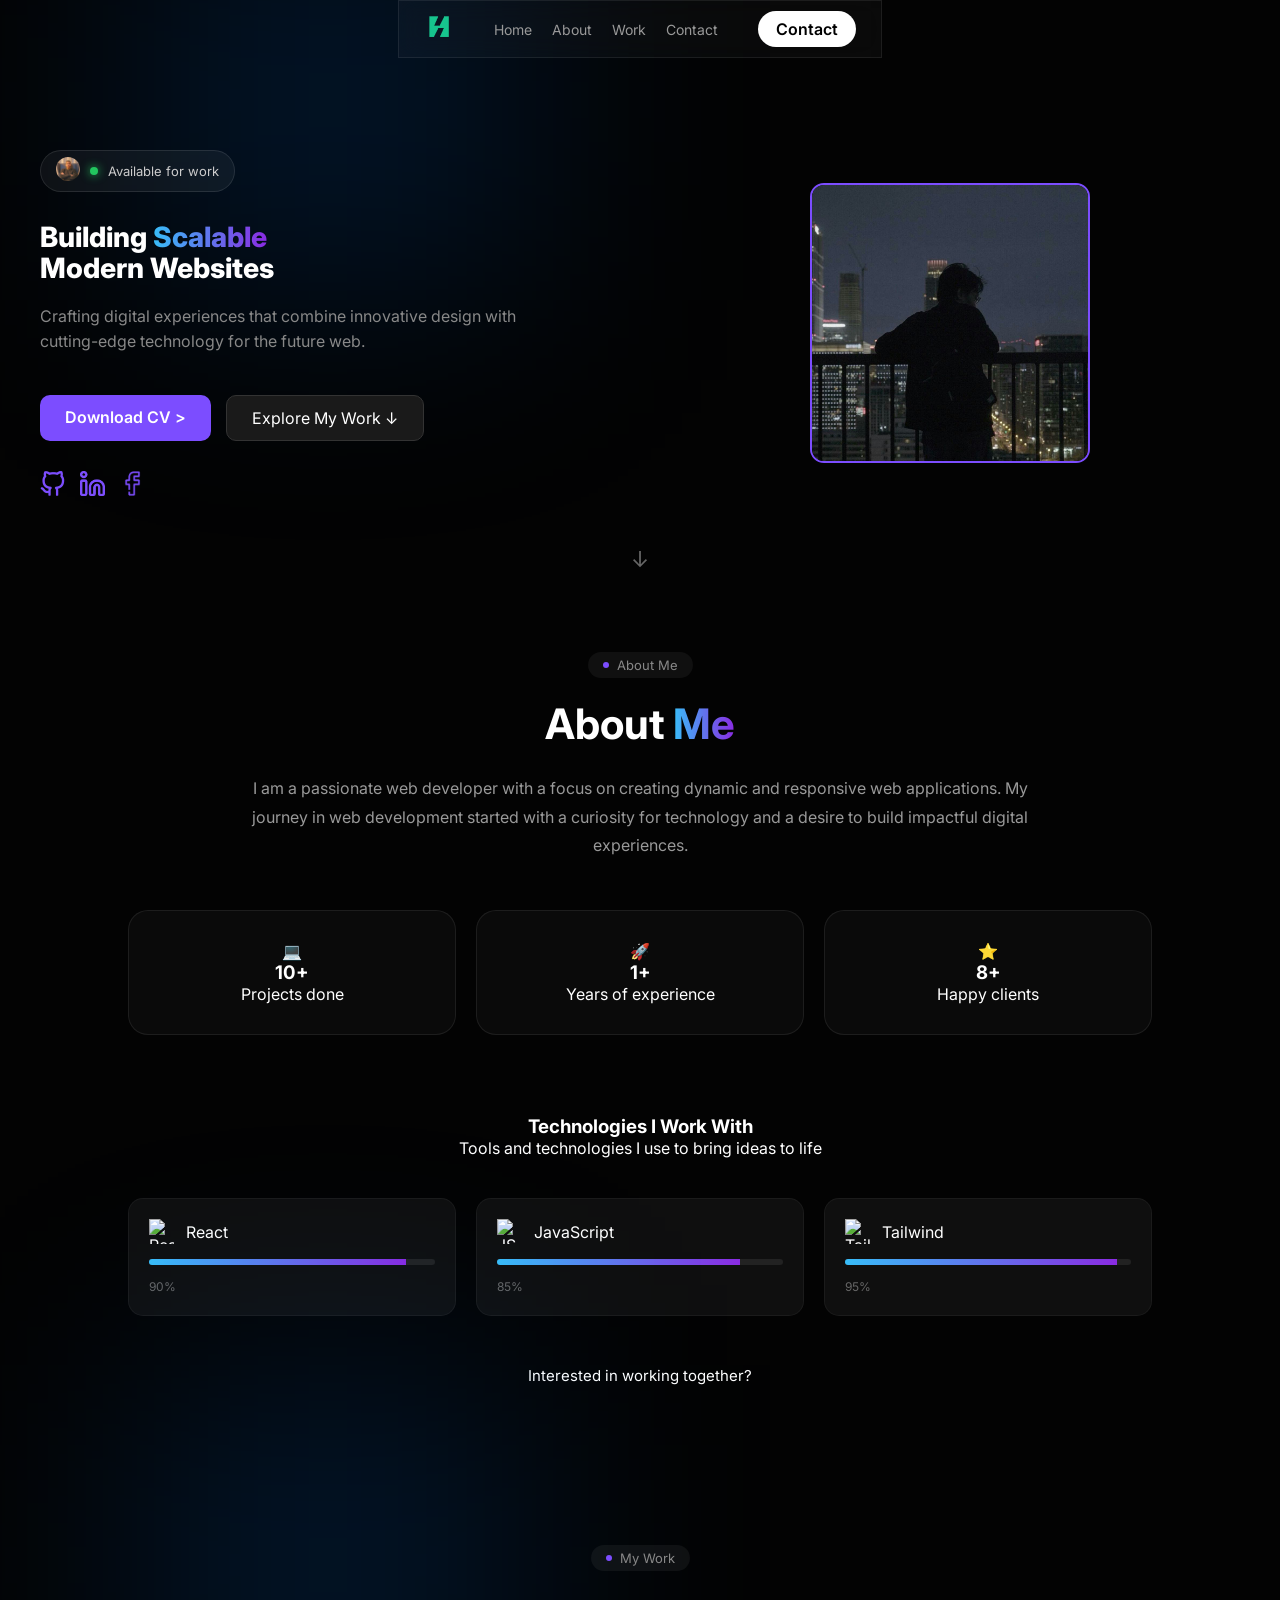
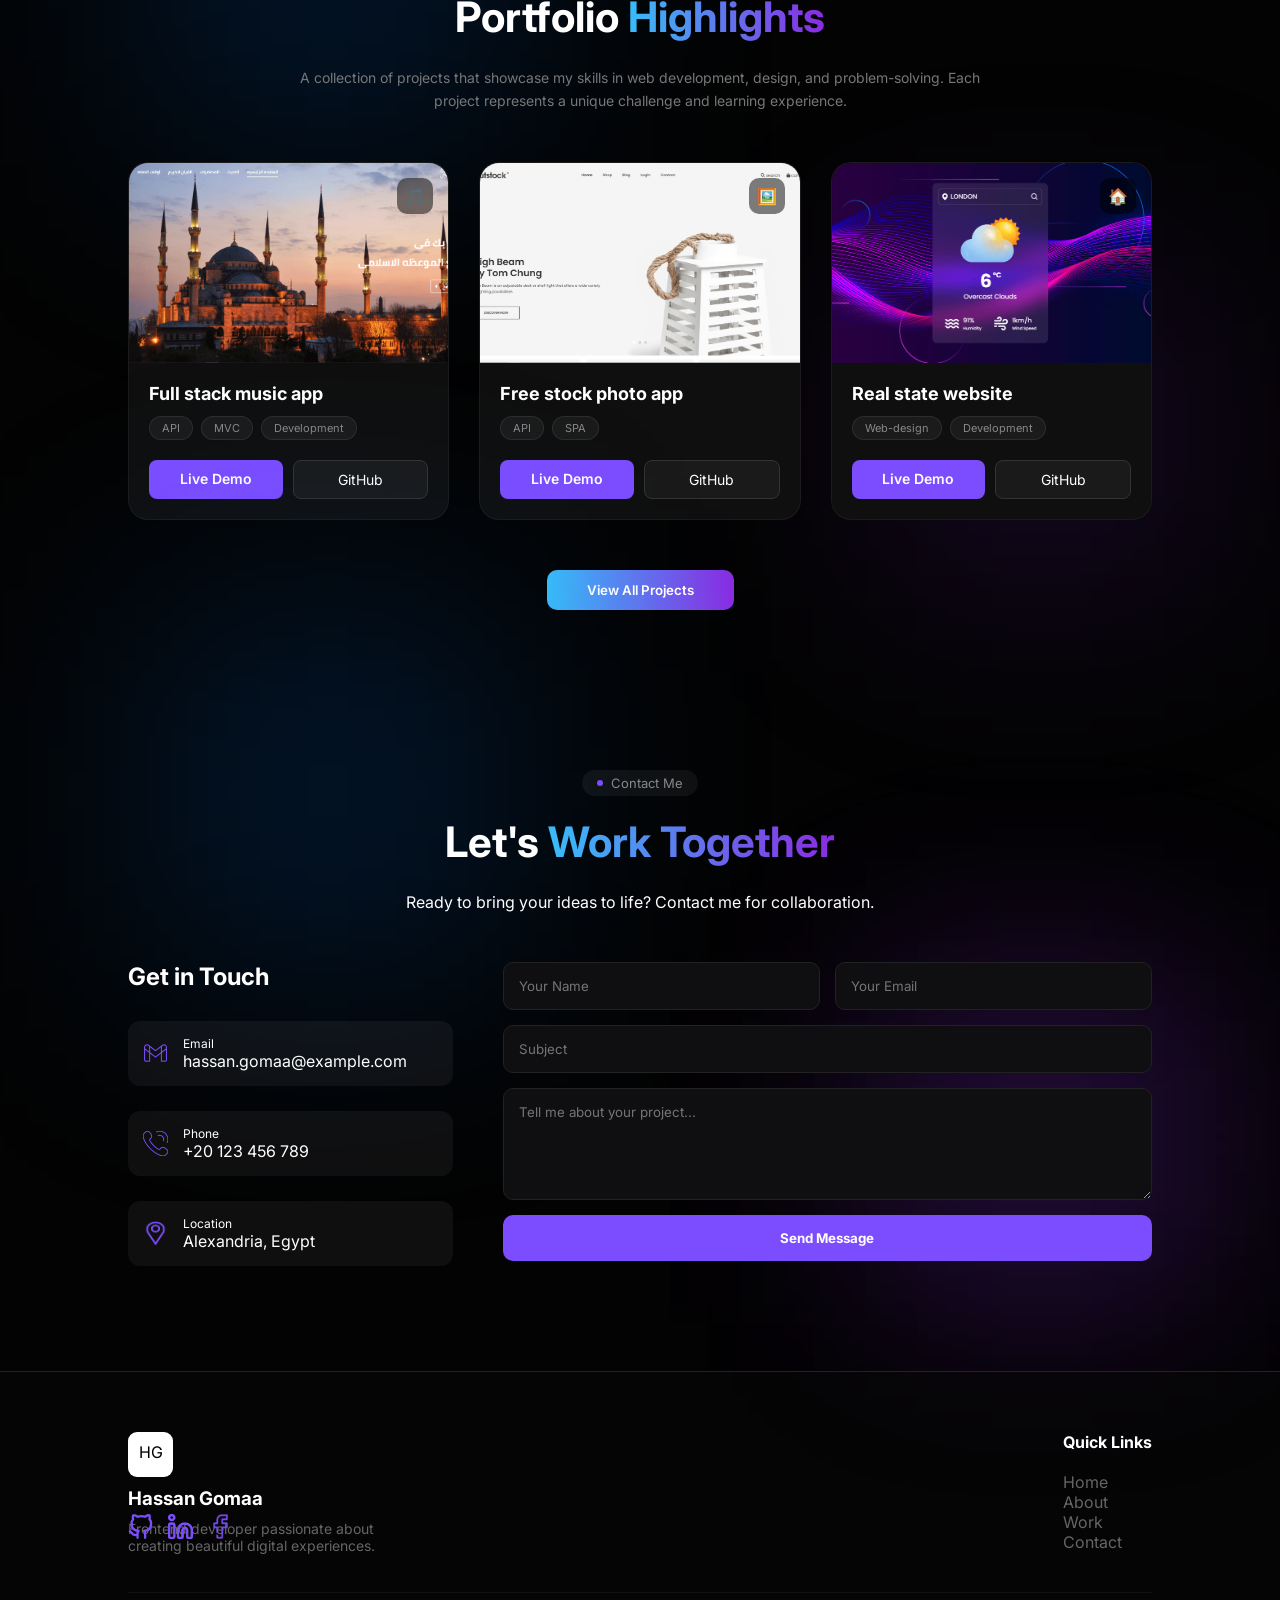
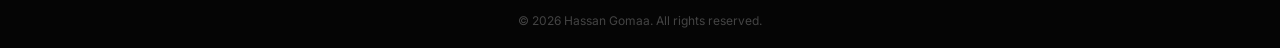
==== index.html @ f92553d9 "Add files via upload" ====
<!DOCTYPE html>
<html lang="ar">
<head>
    <meta charset="UTF-8">
    <meta name="viewport" content="width=device-width, initial-scale=1.0">
    <title>Hassan Gomaa | Portfolio</title>
    <link rel="stylesheet" href="style.css">
    <link href="https://fonts.googleapis.com/css2?family=Inter:wght@300;400;600;800&display=swap" rel="stylesheet">
</head>
<body>

    <div class="glow-blue"></div>
    <div class="glow-purple"></div>

    <header>
        <nav class="glass-nav">
            <div class="logo">
                <img src="logo.png" alt="Logo" width="30">
            </div>
            <ul class="nav-links">
  <li><a href="#home">Home</a></li>
<li><a href="#about">About</a></li>
<li><a href="#work">Work</a></li>
<li><a href="#contact">Contact</a></li>
            </ul>
            <a href="#contact" class="contact-btn">Contact</a> 
            
        </nav>
    </header>

<section class="hero" id="home">
    <div class="hero-wrapper">
        <div class="hero-content">
            <div class="availability-badge">
                <div class="profile-img">
                    <img src="your-photo.jpg" alt="Hassan">
                </div>
                <span class="dot"></span>
                <span class="status-text">Available for work</span>
            </div>

            <h1>Building <span class="gradient-blue">Scalable</span> <br> 
                <span class="white-text">Modern Websites</span></h1>
            
            <p class="hero-desc">
                Crafting digital experiences that combine innovative design with <br> 
                cutting-edge technology for the future web.
            </p>

            <div class="hero-actions">
                <a href="#" class="btn-cv">Download CV <span class="icon">></span></a>
                <a href="#" class="btn-work">Explore My Work <span class="icon">↓</span></a>
            </div>

            <div class="social-links">
                <a href="#" target="_blank" class="icon-wrapper">
                    <img src="github-icon.png" alt="GitHub" class="social-img">
                </a>
                <a href="#" target="_blank" class="icon-wrapper">
                    <img src="linkedin-icon.png" alt="LinkedIn" class="social-img">
                </a>
                <a href="#" target="_blank" class="icon-wrapper">
                    <img src="facebook-icon.png" alt="Email" class="social-img">
                </a>
            </div>
        </div>

        <div class="hero-image">
            <img src="hero-pro.png" alt="Hassan Portfolio">
        </div>
    </div>
    <div class="scroll-indicator">↓</div> 
</section>

<section class="about-section" id="about">
    <div class="section-tag">
        <span class="tag-dot"></span> About Me
    </div>
    
    <h2 class="section-title">About <span class="gradient-blue">Me</span></h2>
    
    <p class="about-text">
        I am a passionate web developer with a focus on creating dynamic and responsive web applications. 
        My journey in web development started with a curiosity for technology and a desire to build impactful digital experiences.
    </p>

    <div class="quick-stats">
        <div class="stat-card">
            <span class="icon">💻</span>
            <h3>10+</h3>
            <p>Projects done</p>
        </div>
        <div class="stat-card">
            <span class="icon">🚀</span>
            <h3>1+</h3>
            <p>Years of experience</p>
        </div>
        <div class="stat-card">
            <span class="icon">⭐</span>
            <h3>8+</h3>
            <p>Happy clients</p>
        </div>
    </div>

    <h3 class="tech-title">Technologies I Work With</h3>
    <p class="tech-subtitle">Tools and technologies I use to bring ideas to life</p>

    <div class="skills-grid">
        <div class="skill-card">
            <div class="skill-header">
                <img src="https://cdn.jsdelivr.net/gh/devicons/devicon/icons/react/react-original.svg" alt="React">
                <span>React</span>
            </div>
            <div class="progress-bar">
                <div class="progress" style="width: 90%;"></div>
            </div>
            <span class="percentage">90%</span>
        </div>

        <div class="skill-card">
            <div class="skill-header">
                <img src="https://cdn.jsdelivr.net/gh/devicons/devicon/icons/javascript/javascript-original.svg" alt="JS">
                <span>JavaScript</span>
            </div>
            <div class="progress-bar">
                <div class="progress" style="width: 85%;"></div>
            </div>
            <span class="percentage">85%</span>
        </div>

        <div class="skill-card">
            <div class="skill-header">
                <img src="https://cdn.jsdelivr.net/gh/devicons/devicon/icons/tailwindcss/tailwindcss-original.svg" alt="Tailwind">
                <span>Tailwind</span>
            </div>
            <div class="progress-bar">
                <div class="progress" style="width: 95%;"></div>
            </div>
            <span class="percentage">95%</span>
        </div>
        
        </div>

    <div class="about-footer">
        <p>Interested in working together?</p>
     
    </div>
</section>
<section class="work-section" id="work">
     <div class="glow-blue"></div>
    <div class="glow-purple"></div>

    <div class="section-tag">
        <span class="tag-dot"></span> My Work
    </div>
    
    <h2 class="section-title">Portfolio <span class="gradient-blue">Highlights</span></h2>
    
    <p class="work-desc">
        A collection of projects that showcase my skills in web development, design, and problem-solving. 
        Each project represents a unique challenge and learning experience.
    </p>

    <div class="projects-grid">
        <div class="project-card">
            <div class="project-img">
                <img src="project1.jpg" alt="Music App">
                <div class="project-overlay">
                    <span class="category-icon">🎵</span>
                </div>
            </div>
            <div class="project-info">
                <h3>Full stack music app</h3>
                <div class="project-tags">
                    <span>API</span>
                    <span>MVC</span>
                    <span>Development</span>
                </div>
                <div class="project-links">
                    <a href="#" class="btn-demo">Live Demo</a>
                    <a href="#" class="btn-github">GitHub</a>
                </div>
            </div>
        </div>

        <div class="project-card">
            <div class="project-img">
                <img src="project2.jpg" alt="Photo App">
                <div class="project-overlay">
                    <span class="category-icon">🖼️</span>
                </div>
            </div>
            <div class="project-info">
                <h3>Free stock photo app</h3>
                <div class="project-tags">
                    <span>API</span>
                    <span>SPA</span>
                </div>
                <div class="project-links">
                    <a href="#" class="btn-demo">Live Demo</a>
                    <a href="#" class="btn-github">GitHub</a>
                </div>
            </div>
        </div>

        <div class="project-card">
            <div class="project-img">
                <img src="project3.jpg" alt="Real Estate">
                <div class="project-overlay">
                    <span class="category-icon">🏠</span>
                </div>
            </div>
            <div class="project-info">
                <h3>Real state website</h3>
                <div class="project-tags">
                    <span>Web-design</span>
                    <span>Development</span>
                </div>
                <div class="project-links">
                    <a href="#" class="btn-demo">Live Demo</a>
                    <a href="#" class="btn-github">GitHub</a>
                </div>
            </div>
        </div>
    </div>

    <div class="work-footer">
        <button class="btn-view-all">View All Projects</button>
    </div>
</section>
<section class="contact-section" id="contact">
     <div class="glow-blue"></div>
    <div class="glow-purple"></div>

    <div class="section-tag">
        <span class="tag-dot"></span> Contact Me
    </div>
    
    <h2 class="section-title">Let's <span class="gradient-blue">Work Together</span></h2>
    <p class="contact-desc">Ready to bring your ideas to life? Contact me for collaboration.</p>

    <div class="contact-container">
        <div class="contact-info">
            <h3>Get in Touch</h3>
            <div class="info-item">
<span class="icon">
    <img src="gmail.png" alt="location icon">
</span>
                <div>
                    <p class="label">Email</p>
                    <p>hassan.gomaa@example.com</p>
                </div>
            </div>
            <div class="info-item">
<span class="icon">
    <img src="phone.png" alt="location icon">
</span>
                <div>
                    <p class="label">Phone</p>
                    <p>+20 123 456 789</p>
                </div>
            </div>
            <div class="info-item">
<span class="icon">
  <img src="location.png" alt="location icon">
</span>
                <div>
                    <p class="label">Location</p>
                    <p>Alexandria, Egypt</p>
                </div>
            </div>
        </div>

        <form class="contact-form">
            <div class="form-group">
                <input type="text" placeholder="Your Name" required>
                <input type="email" placeholder="Your Email" required>
            </div>
            <input type="text" placeholder="Subject">
            <textarea placeholder="Tell me about your project..." rows="5"></textarea>
            <button type="submit" class="btn-send">Send Message</button>
        </form>
    </div>
</section>

<footer class="main-footer">
    <div class="footer-content">
        <div class="footer-logo">
            <div class="logo-circle">HG</div>
            <h3>Hassan Gomaa</h3>
            <p>Frontend developer passionate about creating beautiful digital experiences.</p>
              <div class="social-links">
                    
                    <a href="#" target="_blank" class="icon-wrapper">
        <img src="github-icon.png" alt="GitHub" class="social-img">
    </a>

    <a href="#" target="_blank" class="icon-wrapper">
        <img src="linkedin-icon.png" alt="LinkedIn" class="social-img">
    </a>

    <a href="#" target="_blank" class="icon-wrapper">
        <img src="facebook-icon.png" alt="Email" class="social-img">
    </a>
                </div>
        </div>
        <div class="footer-links">
            <h4>Quick Links</h4>
            <ul>
<li><a href="#home">Home</a></li>
<li><a href="#about">About</a></li>
<li><a href="#work">Work</a></li>
<li><a href="#contact">Contact</a></li>
            </ul>
        </div>
    </div>
    <div class="footer-bottom">
        <p>© 2026 Hassan Gomaa. All rights reserved.</p>
    </div>
</footer>
    <script src="script.js"></script>
</body>
</html>
---- style.css ----
* {
    -webkit-tap-highlight-color: transparent; /* يمنع الوميض الأزرق/الرمادي في الموبايل */
    -webkit-focus-ring-color: transparent;    /* يمنع إطار الكروم الافتراضي */
    outline: none !important;                 /* إلغاء الإطار العام */
}

/* التأكيد على الروابط والأزرار بشكل خاص */
a, button, input, textarea, select {
    outline: none !important;
 }

/* منع الإطار الذي يظهر عند الضغط المطول أو التحديد */
a:focus, a:active, 
button:focus, button:active, 
div:focus, span:focus {
    outline: none !important;
    -webkit-appearance: none;
}

html, body {
    overflow-x: hidden !important;
    position: relative;
    width: 100% !important;
    max-width: 100% !important;
    margin: 0;
    padding: 0;
}

* {
    margin: 0;
    padding: 0;
    box-sizing: border-box;
    font-family: 'Inter', sans-serif;
}

body {
    background-color: #030303; /* أسود عميق مطابق للصورة */
    color: #ffffff;
    overflow-x: hidden;
    min-height: 100vh;
    overflow-x: hidden; /* بيمنع السكرول بالعرض تماماً */
    width: 100%;
    
}
html {
  scroll-behavior: smooth;
}
/* تأثيرات الإضاءة في الخلفية */
.glow-blue {
    position: absolute;
    top: -100px;
    left: 10%;
    width: 400px;
    height: 400px;
    background: rgba(0, 123, 255, 0.15);
    filter: blur(120px);
    z-index: -1;
}

.glow-purple {
    position: absolute;
    bottom: 10%;
    right: 5%;
    width: 350px;
    height: 350px;
    background: rgba(138, 43, 226, 0.12);
    filter: blur(100px);
    z-index: -1;
}

/* Navbar */
header {
    display: flex;
    justify-content: center;
    padding: 0px;
    position: fixed;
    width: 100%;
    z-index: 1000;
    
}

.glass-nav {
    display: flex;
    align-items: center;
    gap: 40px;
    background: rgba(255, 255, 255, 0.03);
    backdrop-filter: blur(12px);
    padding: 10px 25px;
   
    border: 1px solid rgba(255, 255, 255, 0.08);
    
    
}

.nav-links {
    display: flex;
    list-style: none;
    gap: 20px;
}

.nav-links li a{
    font-size: 14px;
    color: #999;
    cursor: pointer;
    transition: 0.3s;
    text-decoration: none;
}

.nav-links li a.active, .nav-links li a:hover {
    color: white;
    background: rgba(255,255,255,0.1);
    padding: 5px 15px;
    border-radius: 20px;
}

.contact-btn {
    background: white;
    border: none;
    padding: 8px 18px;
    border-radius: 20px;
    font-weight: 600;
    cursor: pointer;
    color:#000;
    text-decoration: none;
}

/* Hero Section */
.hero {
    text-align: center;
    padding-top: 150px;
    display: flex;
    flex-direction: column;
    align-items: center;
}

.availability-badge {
    background: rgba(255, 255, 255, 0.05);
    border: 1px solid rgba(255, 255, 255, 0.1);
    padding: 6px 15px;
    border-radius: 30px;
    display: flex;
    align-items: center;
    gap: 10px;
    margin-bottom: 30px;
}

.profile-img img {
    width: 24px;
    height: 24px;
    border-radius: 50%;
}

.dot {
    width: 8px;
    height: 8px;
    background: #22c55e;
    border-radius: 50%;
    box-shadow: 0 0 10px #22c55e;
}

.status-text { font-size: 13px; color: #ccc; }

h1 {
    font-size: 28px;
    font-weight: 800;
    line-height: 1.1;
    margin-bottom: 20px;
}

.gradient-blue {
    background: linear-gradient(90deg, #38bdf8, #8a2be2);
    -webkit-background-clip: text;
    -webkit-text-fill-color: transparent;
}

.hero-desc {
    color: #888;
    line-height: 1.6;
    margin-bottom: 40px;
}

/* Buttons */
.hero-actions {
    display: flex;
    gap: 15px;
    margin-bottom: 80px;
}

.btn-cv {
    background: #7C4DFF;
    color: white;
    text-decoration: none;
    padding: 12px 25px;
    border-radius: 10px;
    font-weight: 600;
}

.btn-work {
    background: #1a1a1a;
    color: white;
    text-decoration: none;
    padding: 12px 25px;
    border-radius: 10px;
    border: 1px solid #333;
}

/* Stats */
.social-links {
    display: flex;
    gap: 15px; /* تباعد بين الأيقونات */
    justify-content: flex-start; /* محاذاة لليسار */
    margin-top:-50px;
    
}


.icon-wrapper img{
    display: flex;
    align-items: center;
    justify-content: center;
    width: 25px; /* قطر الدائرة */
    height: 25px;
    transition: all 0.3s ease;
    text-decoration: none;
    overflow: hidden; /* تمنع الصورة من الخروج عن الدائرة */
}
.scroll-indicator{
    font-size: 22px;
    margin-top: 50px;
    color: #666;
}
 
/* --- إعدادات الموبايل (Responsive Design) --- */

@media (max-width: 768px) {
    /* 1. تصغير حجم العنوان الرئيسي */
    h1 {
        font-size: 28px; /* بدل 56px */
        padding: 0 20px;
    }
.contact-btn{
    margin-left: 180px;
}
    /* 2. جعل أزرار الـ Hero تحت بعضها */
    .hero-actions {
        flex-direction: column;
        width: 90%;
        gap: 10px;
    }

    .btn-cv, .btn-work {
        width: 100%; /* الزرار بياخد عرض الشاشة */
        text-align: center;
    }

    /* 3. تنسيق الإحصائيات (Stats) */
    .hero-stats {
        gap: 20px;
        flex-wrap: wrap; /* عشان لو المساحة ضيقة ينزلوا سطر جديد */
        justify-content: center;
    }

    .stat-item {
        min-width: 100px;
    }

    /* 4. تعديل النافبار للموبايل */
    .glass-nav {
        width: 100%;
        gap: 10px;
        padding: 8px 15px;
    }

    .nav-links {
        display: none; /* عادة في الموبايل بنخفي القائمة أو بنعمل Menu، بس لو عايزها تظهر صغر الخط */
    }

    /* 5. الوصف */
    .hero-desc {
        font-size: 14px;
        padding: 0 15px;
        br { display: none; } /* إلغاء كسر السطر عشان الكلام ميبقاش مقطع */
    }
}
/* --- About Section Styles --- */
.about-section {
    padding: 80px 10%;
    text-align: center;
    background-color: #030303;
}

.section-tag {
    display: inline-flex;
    align-items: center;
    gap: 8px;
    background: rgba(255, 255, 255, 0.05);
    padding: 5px 15px;
    border-radius: 20px;
    font-size: 13px;
    color: #888;
    margin-bottom: 20px;
}

.tag-dot {
    width: 6px;
    height: 6px;
    background: #7C4DFF;
    border-radius: 50%;
}

.section-title {
    font-size: 42px;
    margin-bottom: 25px;
}

.about-text {
    max-width: 800px;
    margin: 0 auto 50px;
    color: #999;
    line-height: 1.8;
}

/* بطاقات الإحصائيات */
.quick-stats {
    display: grid;
    grid-template-columns: repeat(auto-fit, minmax(200px, 1fr));
    gap: 20px;
    margin-bottom: 80px;
}

.stat-card {
    background: rgba(255, 255, 255, 0.03);
    border: 1px solid rgba(255, 255, 255, 0.08);
    padding: 30px;
    border-radius: 20px;
    transition: 0.3s;
}

.stat-card:hover {
    border-color: #8a2be2;
    transform: translateY(-5px);
}
.about-footer p{
    color:#fff;
    font-size: 15px;
    margin-top: 50px;
}

/* شبكة المهارات */
.skills-grid {
    display: grid;
    grid-template-columns: repeat(auto-fit, minmax(250px, 1fr));
    gap: 20px;
    margin-top: 40px;
}

.skill-card {
    background: #0f0f0f;
    border: 1px solid rgba(255, 255, 255, 0.05);
    padding: 20px;
    border-radius: 15px;
    text-align: left;
}

.skill-header {
    display: flex;
    align-items: center;
    gap: 12px;
    margin-bottom: 15px;
}

.skill-header img {
    width: 25px;
    height: 25px;
}

.progress-bar {
    width: 100%;
    height: 6px;
    background: #222;
    border-radius: 10px;
    margin-bottom: 10px;
    overflow: hidden;
}

.progress {
    height: 100%;
    background: linear-gradient(90deg, #38bdf8, #8a2be2);
}

.percentage {
    font-size: 12px;
    color: #666;
}

/* Responsive للموبايل */
@media (max-width: 768px) {
    .section-title { font-size: 30px; }
    .skills-grid { grid-template-columns: 1fr; }
    .quick-stats { grid-template-columns: 1fr; }
}

/* --- Work Section Styles --- */
.work-section {
    padding: 80px 10%;
    text-align: center;
    background-color: #030303;
}

.work-desc {
    max-width: 700px;
    margin: 0 auto 50px;
    color: #777;
    font-size: 14px;
    line-height: 1.6;
}

.projects-grid {
    display: grid;
    grid-template-columns: repeat(auto-fit, minmax(320px, 1fr));
    gap: 30px;
}

.project-card {
    background: #0f0f0f;
    border-radius: 20px;
    overflow: hidden;
    border: 1px solid rgba(255, 255, 255, 0.05);
    transition: 0.4s ease;
    text-align: left;
}

.project-card:hover {
    transform: translateY(-10px);
    border-color: rgba(56, 189, 248, 0.3);
}

.project-img {
    position: relative;
    width: 100%;
    height: 200px;
    background: #1a1a1a; /* لون مؤقت لو الصورة مش موجودة */
}

.project-img img {
    width: 100%;
    height: 100%;
    object-fit: cover;
}

.project-overlay {
    position: absolute;
    top: 15px;
    right: 15px;
    background: rgba(0, 0, 0, 0.5);
    padding: 8px;
    border-radius: 10px;
    backdrop-filter: blur(5px);
}

.project-info {
    padding: 20px;
}

.project-info h3 {
    font-size: 18px;
    margin-bottom: 12px;
}

.project-tags {
    display: flex;
    gap: 8px;
    margin-bottom: 20px;
}

.project-tags span {
    background: rgba(255, 255, 255, 0.05);
    padding: 4px 12px;
    border-radius: 15px;
    font-size: 11px;
    color: #888;
    border: 1px solid rgba(255, 255, 255, 0.08);
}

.project-links {
    display: flex;
    gap: 10px;
}

.btn-demo {
    flex: 1;
    background: #7C4DFF;
    color: #fff;
    text-align: center;
    padding: 10px;
    border-radius: 8px;
    text-decoration: none;
    font-weight: 600;
    font-size: 14px;
}

.btn-github {
    flex: 1;
    background: #1a1a1a;
    color: #fff;
    text-align: center;
    padding: 10px;
    border-radius: 8px;
    text-decoration: none;
    border: 1px solid #333;
    font-size: 14px;
}

.btn-view-all {
    margin-top: 50px;
    background: linear-gradient(90deg, #38bdf8, #8a2be2);
    border: none;
    padding: 12px 40px;
    border-radius: 10px;
    color: white;
    font-weight: 600;
    cursor: pointer;
}

/* التوافق مع الموبايل */
@media (max-width: 480px) {
    .projects-grid {
        grid-template-columns: 1fr;
    }
}

/* --- Contact Section --- */
.contact-section {
    padding: 80px 10%;
    text-align: center;
}

.contact-container {
    display: grid;
    grid-template-columns: 1fr 2fr;
    gap: 50px;
    margin-top: 50px;
    text-align: left;
}

.contact-info h3 { font-size: 24px; margin-bottom: 30px; }

.info-item {
    display: flex;
    gap: 15px;
    margin-bottom: 25px;
    background: rgba(255,255,255,0.05);
    padding: 15px;
    border-radius: 12px;
}

.info-item .label { color: #fff; font-size: 12px; }
.icon img {
  width: 25px;
  height: 25px;
  margin-top: 5px;
} 

/* Form Styles */
.contact-form {
    display: flex;
    flex-direction: column;
    gap: 15px;
    
}

.form-group {
    display: flex;
    gap: 15px;
}

.contact-form input, .contact-form textarea {
    width: 100%;
    background: #0f0f11;
    border: 1px solid #222;
    padding: 15px;
    border-radius: 10px;
    color: white;
    outline: none;
}

.contact-form input:focus, .form-group textarea:focus {
            border: 1px solid #7C4DFF;
            outline: none;
} 

.btn-send {
    background: #7C4DFF;
    color: white;
    border: none;
    padding: 15px;
    border-radius: 10px;
    font-weight: 700;
    cursor: pointer;
    transition: 0.3s;
}

.btn-send:hover {
    background: #8a2be2;
    color: white;
}

/* Footer Styles */
.main-footer {
    border-top: 1px solid #222;
    padding: 60px 10% 20px;
    background: #050505;
}

.footer-content {
    display: flex;
    justify-content: space-between;
    margin-bottom: 40px;
}

.logo-circle{
    background: #fff;
    height: 45px;
    width: 45px;
    border-radius: 20%;
    color:#000; 
    text-align: center;
    padding-top: 10px;
    
    
}

.footer-logo h3 { margin: 10px 0; }
.footer-logo p { color: #666; max-width: 300px; font-size: 14px;margin-bottom:10px; }

.footer-links h4 { margin-bottom: 20px; }
.footer-links ul { list-style: none; }
.footer-links li a{ color: #666; margin-bottom: 10px; cursor: pointer; text-decoration: none;}

.footer-bottom {
    text-align: center;
    border-top: 1px solid #111;
    padding-top: 20px;
    color: #444;
    font-size: 12px;
}

/* Responsive */
@media (max-width: 768px) {
    .contact-container { grid-template-columns: 1fr; }
    .form-group { flex-direction: column; }
    .footer-content { flex-direction: column; gap: 30px; }
}

/* إعدادات الحركات */
.hidden {
    opacity: 0;
    filter: blur(5px);
    transform: translateY(30px);
    transition: all 0.8s ease-out;
}

.show {
    opacity: 1;
    filter: blur(0);
    transform: translateY(0);
}

/* إضافة تأخير بسيط للكروت عشان يظهروا ورا بعض (Stagger effect) */
.project-card:nth-child(2) { transition-delay: 0.2s; }
.project-card:nth-child(3) { transition-delay: 0.4s; }

/* حركة بسيطة لزرار الـ Submit */
.btn-send:active {
    transform: scale(0.95);
}
/* تنسيق الحاوية لتجعل العناصر بجانب بعضها */
.hero-wrapper {
    display: flex;
    align-items: center;
    justify-content: space-between;
    width: 100%;
    max-width: 1200px;
    margin: 0 auto;
    gap: 40px;
}

.hero-content {
    flex: 1;
    text-align: left; /* محاذاة لليسار في الكمبيوتر */
    display: flex;
    flex-direction: column;
    align-items: flex-start;
}

.hero-image {
    flex: 1;
    display: flex;
    justify-content: center;
    height: 280px;
    width: 280px;
    
}

.hero-image img {
    max-width: 100%;
    height: auto;
    border-radius: 5%;
    border: 2px solid #7C4DFF;
    /* تأثير اختياري لجعل الصورة عائمة */
    animation: float 6s ease-in-out infinite;
}

@keyframes float {
    0%, 100% { transform: translateY(0); }
    50% { transform: translateY(-20px); }
}

/* --- إعدادات الموبايل (إخفاء الصورة وسنترة الكلام) --- */
@media (max-width: 768px) {
    .hero-image {
        display: none; /* إخفاء الصورة تماماً في الموبايل */
    }

.contact-btn{
    display: none;
}
    .hero-wrapper {
        flex-direction: column;
        text-align: center;
    }

    .hero-content {
        align-items: center; /* سنترة العناصر في الموبايل */
        text-align: center;
    }

    .hero-desc br {
        display: none; /* إلغاء كسر السطر ليكون الكلام انسيابي */
    }
}
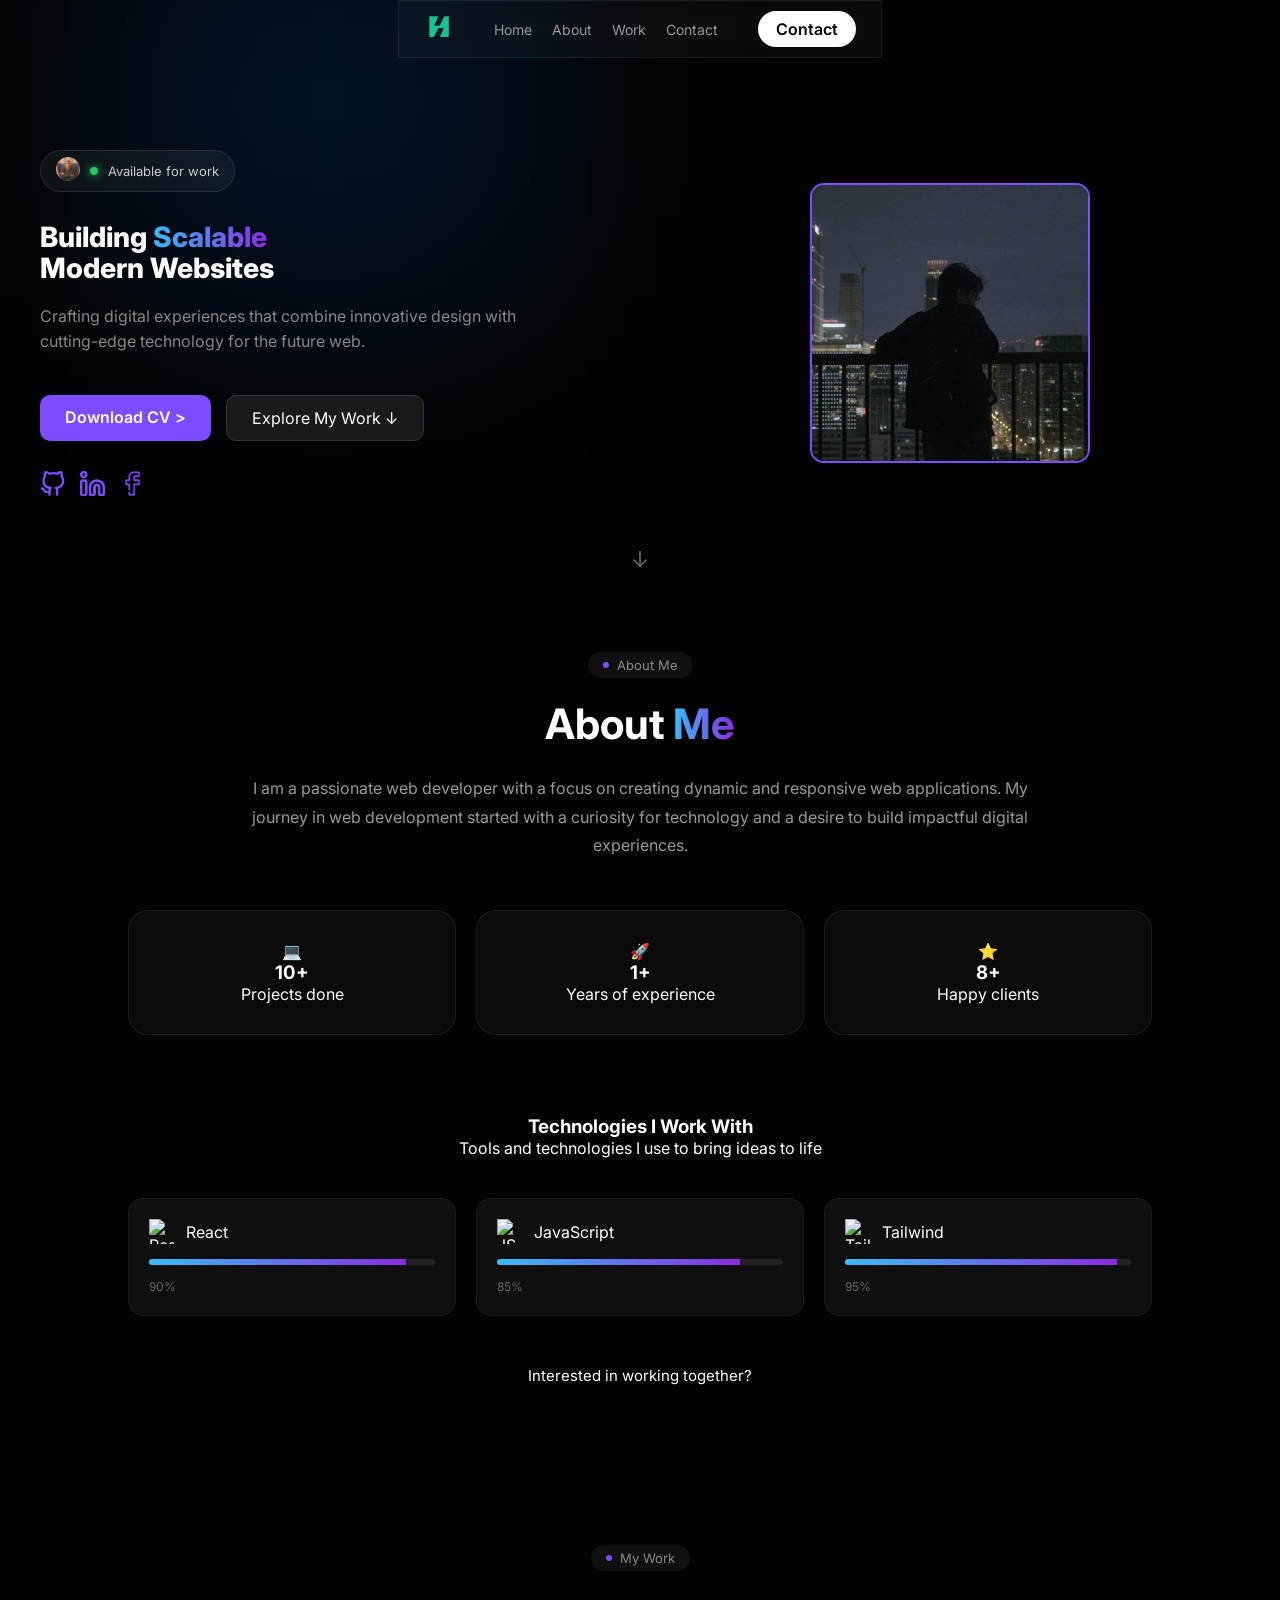
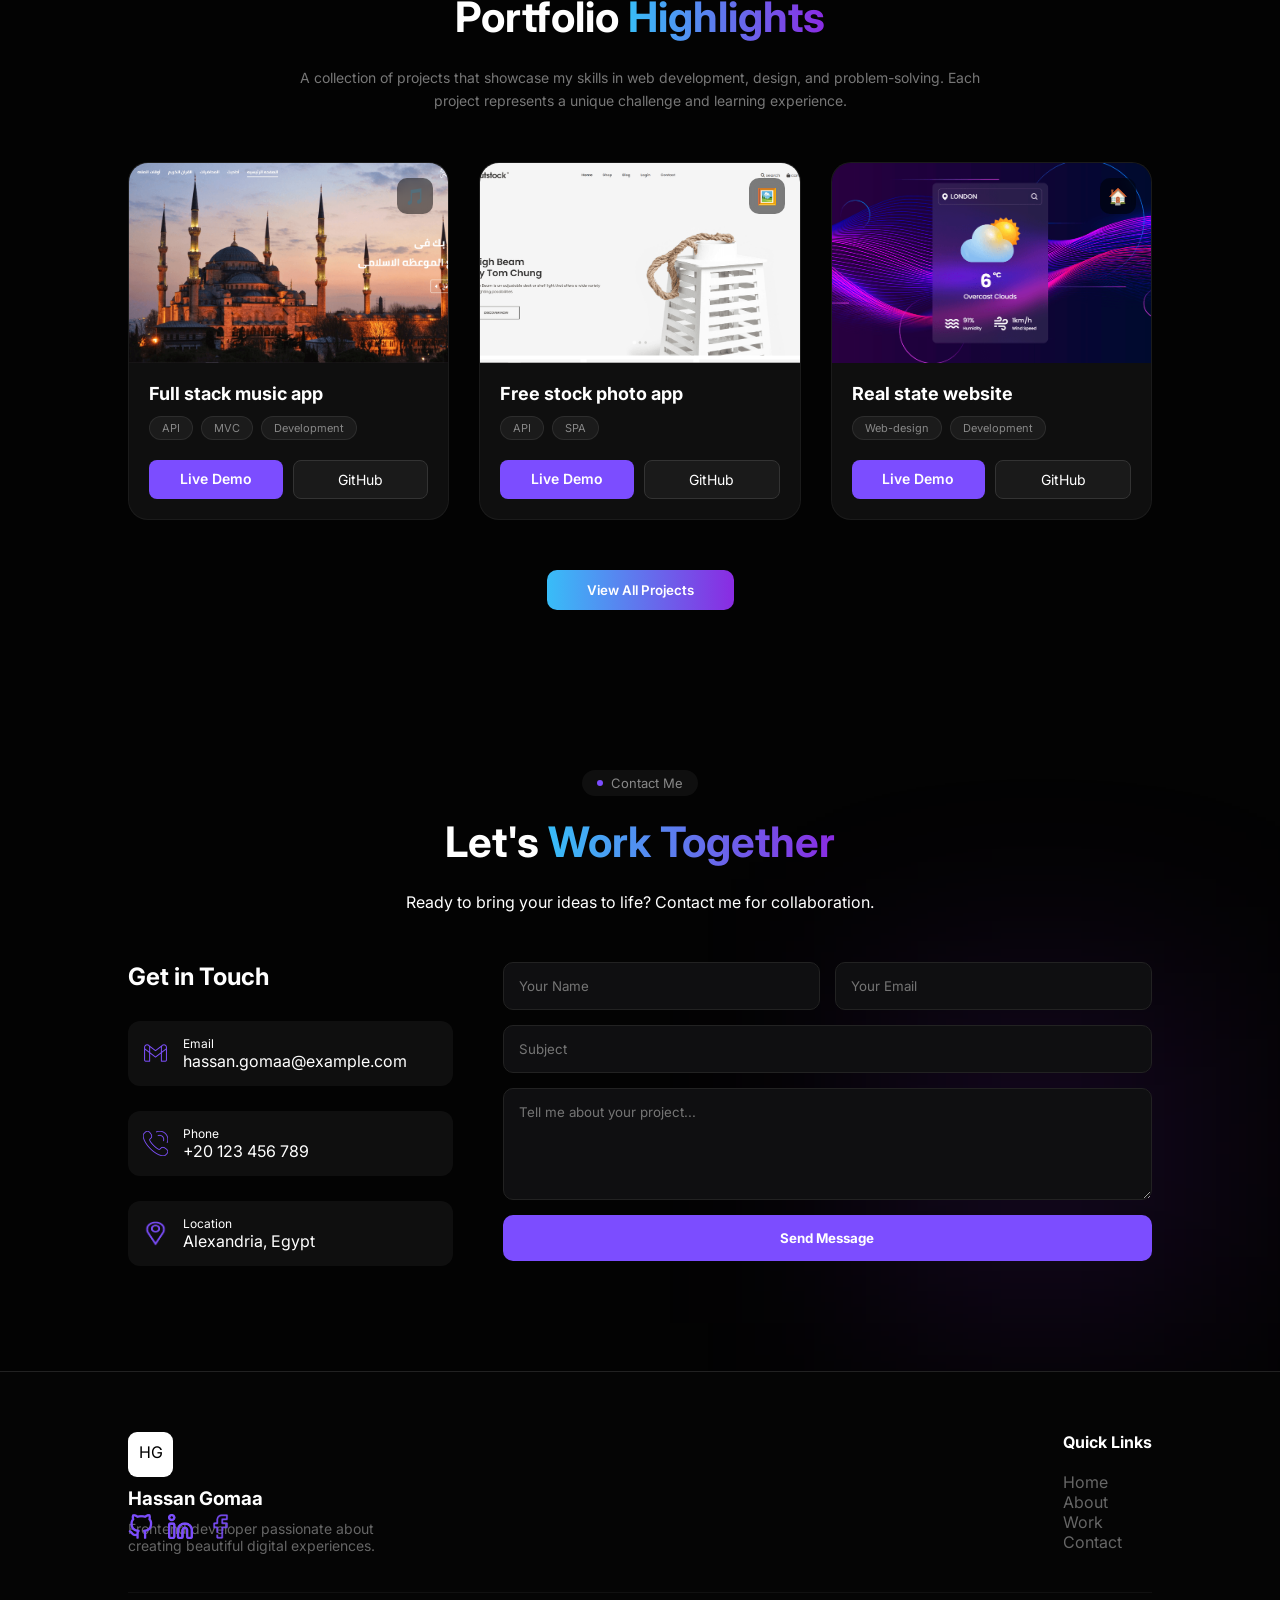
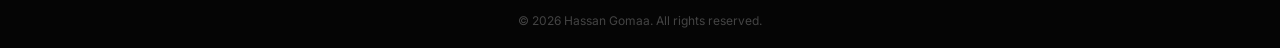
==== commit c4beb24c: "Rename index (1).html to index.html" ====
--- a/index.html
+++ b/index.html
@@ -147,8 +147,7 @@
     </div>
 </section>
 <section class="work-section" id="work">
-     <div class="glow-blue"></div>
-    <div class="glow-purple"></div>
+    
 
     <div class="section-tag">
         <span class="tag-dot"></span> My Work
@@ -229,8 +228,7 @@
     </div>
 </section>
 <section class="contact-section" id="contact">
-     <div class="glow-blue"></div>
-    <div class="glow-purple"></div>
+     
 
     <div class="section-tag">
         <span class="tag-dot"></span> Contact Me
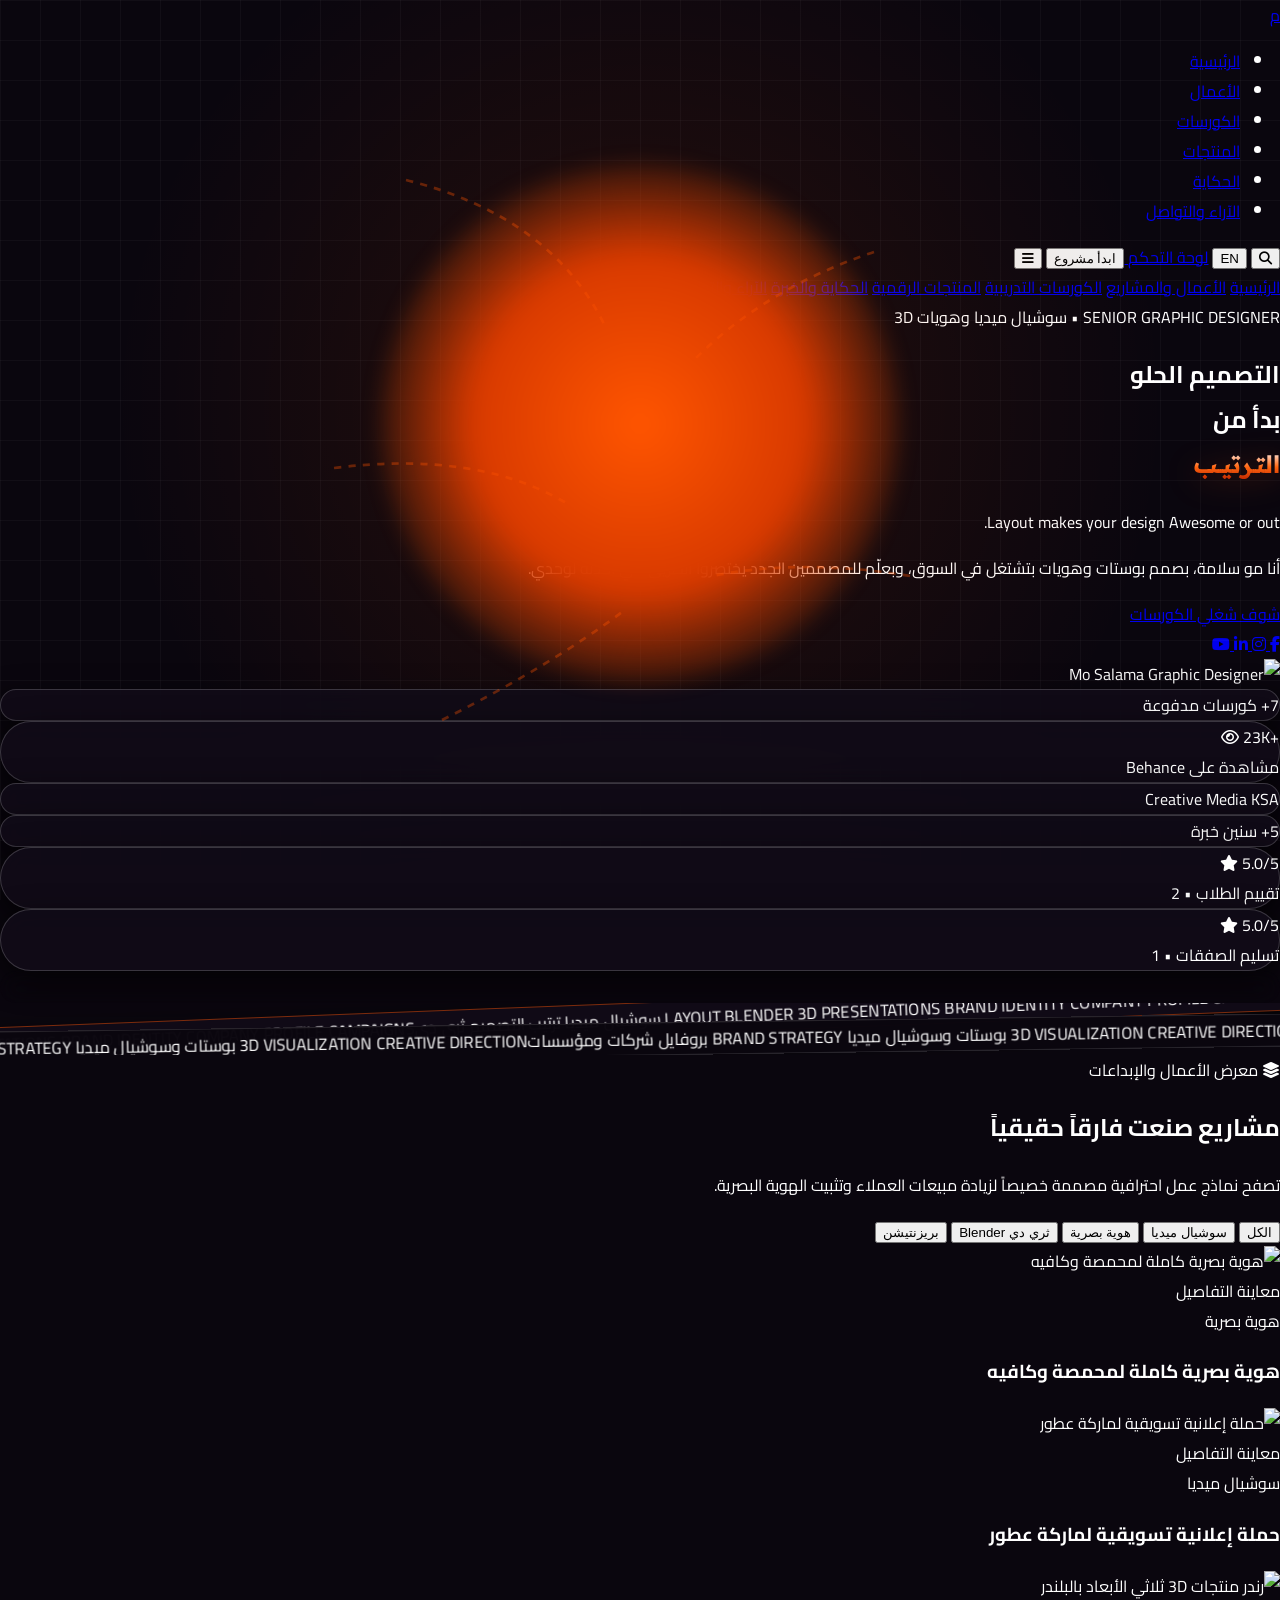
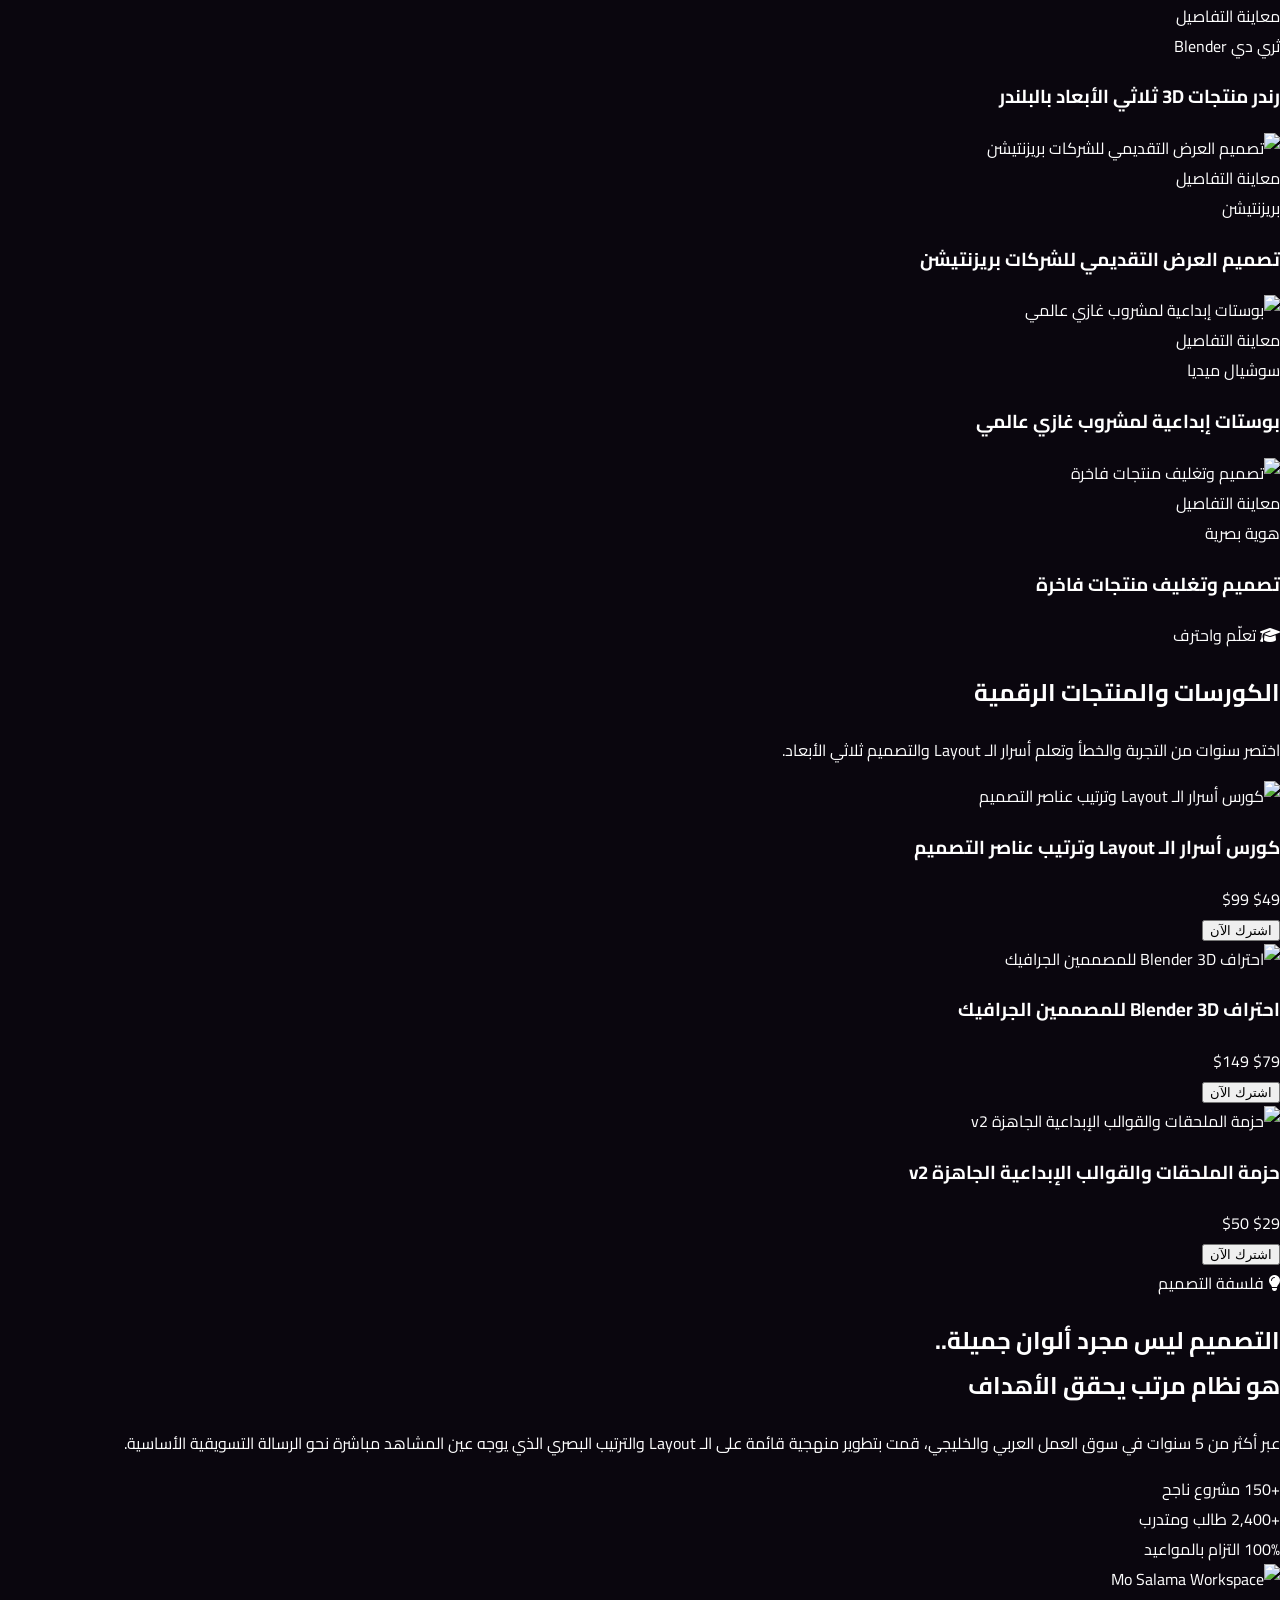
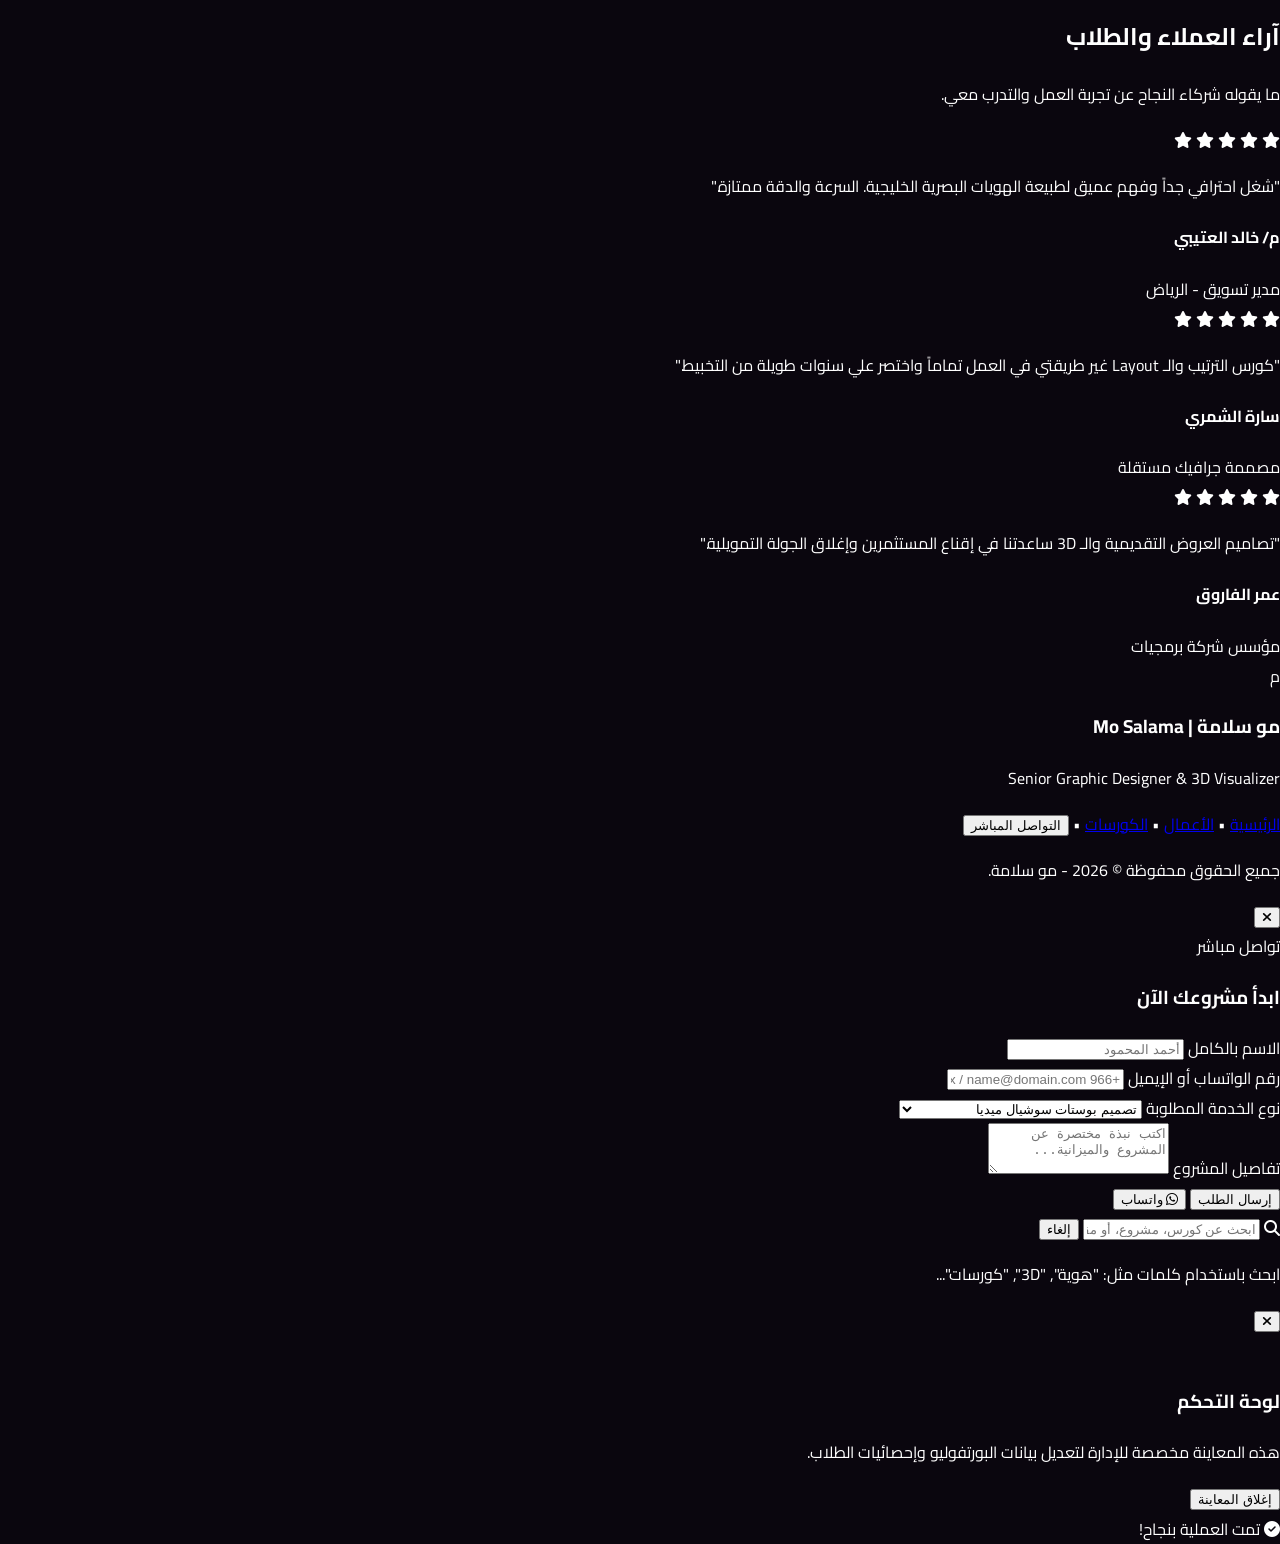
==== commit 996d0dd1: "Rename Mo Salama Portfolio 2 .html to index.html" ====
--- a/index.html
+++ b/index.html
@@ -1,321 +1,897 @@
 <!DOCTYPE html>
-<html lang="ar">
+<html lang="ar" dir="rtl" class="dark scroll-smooth">
 <head>
     <meta charset="UTF-8">
     <meta name="viewport" content="width=device-width, initial-scale=1.0">
-    <title>Hassan Gomaa | Portfolio</title>
-    <link rel="stylesheet" href="style.css">
-    <link href="https://fonts.googleapis.com/css2?family=Inter:wght@300;400;600;800&display=swap" rel="stylesheet">
+    <title>مو سلامة | Senior Graphic Designer & 3D Visualizer</title>
+    
+    <!-- Tailwind CSS CDN -->
+    <script src="https://cdn.tailwindcss.com"></script>
+    
+    <!-- FontAwesome 6 Free Icons -->
+    <link rel="stylesheet" href="https://cdnjs.cloudflare.com/ajax/libs/font-awesome/6.5.1/css/all.min.css">
+    
+    <!-- Google Fonts: Readex Pro, Cairo, & Tajawal -->
+    <link rel="preconnect" href="https://fonts.googleapis.com">
+    <link rel="preconnect" href="https://fonts.gstatic.com" crossorigin>
+    <link href="https://fonts.googleapis.com/css2?family=Cairo:wght@400;600;700;800;900&family=Readex+Pro:wght@400;600;700;800;900&family=Tajawal:wght@500;700;900&family=Outfit:ital,wght@0,600;0,800;1,700&display=swap" rel="stylesheet">
+
+    <script>
+        tailwind.config = {
+            darkMode: 'class',
+            theme: {
+                extend: {
+                    colors: {
+                        brand: {
+                            orange: '#FF5500',
+                            orangeGlow: '#FF7700',
+                            bg: '#0A060E',
+                            card: 'rgba(20, 14, 26, 0.85)',
+                            border: 'rgba(255, 255, 255, 0.12)'
+                        }
+                    },
+                    fontFamily: {
+                        arabicTitle: ['Readex Pro', 'Tajawal', 'Cairo', 'sans-serif'],
+                        arabicBody: ['Cairo', 'sans-serif'],
+                        english: ['Outfit', 'sans-serif']
+                    }
+                }
+            }
+        }
+    </script>
+
+    <style>
+        /* Global Page Base & Performance Setup */
+        html, body {
+            max-width: 100vw;
+            overflow-x: hidden !important;
+            margin: 0;
+            padding: 0;
+            background-color: #0A060E;
+            color: #ffffff;
+            font-family: 'Cairo', sans-serif;
+            -webkit-font-smoothing: antialiased;
+            text-rendering: optimizeLegibility;
+        }
+
+        /* SUN AURA / GLOWING ORANGE BACKDROP */
+        .sun-aura {
+            position: absolute;
+            top: 50%;
+            left: 50%;
+            transform: translate(-50%, -55%);
+            width: 380px;
+            height: 380px;
+            background: radial-gradient(circle, #FF5500 0%, #D83A00 45%, rgba(255, 85, 0, 0.15) 70%, rgba(10, 6, 14, 0) 85%);
+            border-radius: 50%;
+            filter: blur(10px);
+            pointer-events: none;
+            z-index: 1;
+            will-change: transform;
+        }
+
+        @media (min-width: 768px) {
+            .sun-aura {
+                width: 480px;
+                height: 480px;
+            }
+        }
+
+        @media (min-width: 1024px) {
+            .sun-aura {
+                width: 520px;
+                height: 520px;
+            }
+        }
+
+        /* ORBITAL GRID LINES BACKGROUND */
+        .orbital-grid {
+            position: absolute;
+            inset: 0;
+            background-image: 
+                radial-gradient(circle at 50% 45%, rgba(255, 85, 0, 0.12) 0%, transparent 65%),
+                linear-gradient(to right, rgba(255, 255, 255, 0.03) 1px, transparent 1px),
+                linear-gradient(to bottom, rgba(255, 255, 255, 0.03) 1px, transparent 1px);
+            background-size: 100% 100%, 40px 40px, 40px 40px;
+            pointer-events: none;
+            z-index: 0;
+        }
+
+        /* HEADLINE GRADIENT TEXT */
+        .headline-accent {
+            font-family: 'Readex Pro', 'Tajawal', sans-serif;
+            background: linear-gradient(180deg, #FFFFFF 0%, #FFD0B8 20%, #FF6611 60%, #C42B00 100%);
+            -webkit-background-clip: text;
+            -webkit-text-fill-color: transparent;
+            filter: drop-shadow(0 4px 15px rgba(255, 85, 0, 0.3));
+        }
+
+        /* FLOATING STAT BADGES / NODES */
+        .stat-node {
+            background: rgba(18, 12, 24, 0.88);
+            backdrop-filter: blur(12px);
+            -webkit-backdrop-filter: blur(12px);
+            border: 1px solid rgba(255, 255, 255, 0.18);
+            border-radius: 9999px;
+            box-shadow: 0 10px 30px rgba(0, 0, 0, 0.7);
+            transition: all 0.25s ease-out;
+            user-select: none;
+            z-index: 20;
+            white-space: nowrap;
+        }
+
+        .stat-node:hover {
+            transform: scale(1.06) translateY(-2px);
+            border-color: rgba(255, 85, 0, 0.8);
+            box-shadow: 0 12px 35px rgba(255, 85, 0, 0.25);
+        }
+
+        /* SVG CONNECTOR LINES */
+        .connector-svg {
+            position: absolute;
+            inset: 0;
+            width: 100%;
+            height: 100%;
+            pointer-events: none;
+            z-index: 5;
+        }
+
+        /* DUAL SLANTED TICKER / MARQUEE */
+        .marquee-wrapper {
+            position: relative;
+            width: 100vw;
+            left: 50%;
+            right: 50%;
+            margin-left: -50vw;
+            margin-right: -50vw;
+            overflow: hidden;
+            pointer-events: none;
+            z-index: 30;
+        }
+
+        .marquee-ribbon-top {
+            transform: rotate(-2.2deg) scale(1.03) translate3d(0, 0, 0);
+            background: rgba(16, 10, 22, 0.96);
+            border-top: 1px solid rgba(255, 85, 0, 0.45);
+            border-bottom: 1px solid rgba(255, 85, 0, 0.45);
+            box-shadow: 0 10px 30px rgba(0,0,0,0.8);
+            will-change: transform;
+        }
+
+        .marquee-ribbon-bottom {
+            transform: rotate(-0.8deg) scale(1.03) translate3d(0, 0, 0);
+            background: rgba(10, 6, 14, 0.98);
+            border-top: 1px solid rgba(255, 255, 255, 0.12);
+            border-bottom: 1px solid rgba(255, 255, 255, 0.12);
+            margin-top: -12px;
+            will-change: transform;
+        }
+
+        @keyframes scrollMarquee {
+            0% { transform: translate3d(0, 0, 0); }
+            100% { transform: translate3d(-50%, 0, 0); }
+        }
+
+        .marquee-track {
+            display: flex;
+            width: 200%;
+            animation: scrollMarquee 32s linear infinite;
+            will-change: transform;
+        }
+
+        /* LIGHTWEIGHT PULSE INDICATOR */
+        @keyframes pulseGlow {
+            0%, 100% { opacity: 1; transform: scale(1); }
+            50% { opacity: 0.4; transform: scale(1.25); }
+        }
+        .pulse-dot {
+            animation: pulseGlow 2s infinite ease-in-out;
+        }
+
+        /* CUSTOM SCROLLBAR */
+        ::-webkit-scrollbar {
+            width: 8px;
+        }
+        ::-webkit-scrollbar-track {
+            background: #0A060E;
+        }
+        ::-webkit-scrollbar-thumb {
+            background: #FF5500;
+            border-radius: 4px;
+        }
+
+        /* CUSTOM LIGHTBOX ANIMATION */
+        .modal-animate-in {
+            animation: fadeInModal 0.25s cubic-bezier(0.16, 1, 0.3, 1) forwards;
+        }
+        @keyframes fadeInModal {
+            from { opacity: 0; transform: scale(0.95); }
+            to { opacity: 1; transform: scale(1); }
+        }
+    </style>
 </head>
-<body>
-
-    <div class="glow-blue"></div>
-    <div class="glow-purple"></div>
-
-    <header>
-        <nav class="glass-nav">
-            <div class="logo">
-                <img src="logo.png" alt="Logo" width="30">
-            </div>
-            <ul class="nav-links">
-  <li><a href="#home">Home</a></li>
-<li><a href="#about">About</a></li>
-<li><a href="#work">Work</a></li>
-<li><a href="#contact">Contact</a></li>
-            </ul>
-            <a href="#contact" class="contact-btn">Contact</a> 
+
+<body class="relative min-h-screen flex flex-col justify-between w-full bg-[#0A060E] text-white">
+
+    <!-- NAVIGATION BAR -->
+    <header class="sticky top-0 z-50 w-full px-4 sm:px-8 py-3.5 bg-[#0A060E]/85 backdrop-blur-md border-b border-white/10">
+        <nav class="max-w-7xl mx-auto flex items-center justify-between gap-4">
             
+            <!-- Brand Logo & Main Nav Links -->
+            <div class="flex items-center gap-6 lg:gap-8">
+                <!-- Logo -->
+                <a href="#hero" class="flex items-center gap-2 group">
+                    <div class="w-10 h-10 rounded-full bg-white flex items-center justify-center text-black font-black text-xl shadow-md group-hover:scale-105 transition">
+                        <span class="font-arabicTitle">م</span>
+                    </div>
+                </a>
+
+                <!-- Desktop Nav Navigation -->
+                <ul class="hidden lg:flex items-center gap-6 text-xs xl:text-sm font-semibold text-gray-300">
+                    <li><a href="#hero" class="px-4 py-1.5 rounded-full bg-white/10 text-white font-bold transition">الرئيسية</a></li>
+                    <li><a href="#portfolio" class="hover:text-brand-orange transition">الأعمال</a></li>
+                    <li><a href="#courses" class="hover:text-brand-orange transition">الكورسات</a></li>
+                    <li><a href="#products" class="hover:text-brand-orange transition">المنتجات</a></li>
+                    <li><a href="#about" class="hover:text-brand-orange transition">الحكاية</a></li>
+                    <li><a href="#reviews" class="hover:text-brand-orange transition">الآراء والتواصل</a></li>
+                </ul>
+            </div>
+
+            <!-- Header Action Controls -->
+            <div class="flex items-center gap-2.5 sm:gap-3">
+                
+                <!-- Search Button -->
+                <button onclick="toggleSearchModal()" aria-label="بحث" class="w-9 h-9 rounded-full bg-white/5 hover:bg-white/10 border border-white/15 flex items-center justify-center text-gray-300 hover:text-white transition">
+                    <i class="fa-solid fa-magnifying-glass text-xs"></i>
+                </button>
+
+                <!-- Language Switcher -->
+                <button aria-label="تغيير اللغة" class="hidden sm:flex w-9 h-9 rounded-full bg-white/5 hover:bg-white/10 border border-white/15 items-center justify-center text-xs font-bold font-english text-gray-300 hover:text-white transition">
+                    EN
+                </button>
+
+                <!-- Control Panel Pill -->
+                <a href="#dashboard" onclick="openModal('control-panel-modal')" class="hidden sm:flex items-center gap-2 bg-white/5 hover:bg-white/10 border border-white/15 px-3.5 py-1.5 rounded-full text-xs font-bold text-gray-200 transition">
+                    <span class="w-2 h-2 rounded-full bg-brand-orange pulse-dot"></span>
+                    لوحة التحكم
+                </a>
+
+                <!-- CTA Button -->
+                <button onclick="openModal('contact-modal')" class="bg-gradient-to-r from-brand-orange to-brand-orangeGlow hover:brightness-110 text-white text-xs sm:text-sm font-black px-4 sm:px-6 py-2 sm:py-2.5 rounded-full shadow-lg shadow-brand-orange/25 transition transform hover:scale-105 active:scale-95">
+                    ابدأ مشروع
+                </button>
+
+                <!-- Mobile Menu Button -->
+                <button id="mobile-menu-btn" aria-label="القائمة" class="lg:hidden w-9 h-9 rounded-full bg-white/5 border border-white/10 flex items-center justify-center text-white">
+                    <i class="fa-solid fa-bars text-sm"></i>
+                </button>
+            </div>
         </nav>
+
+        <!-- Mobile Navigation Menu -->
+        <div id="mobile-menu" class="hidden lg:hidden mt-3 max-w-7xl mx-auto bg-brand-bg/95 border border-white/15 rounded-2xl p-4 space-y-2">
+            <a href="#hero" class="block py-2 text-brand-orange font-bold border-b border-white/5">الرئيسية</a>
+            <a href="#portfolio" class="block py-2 hover:text-brand-orange border-b border-white/5">الأعمال والمشاريع</a>
+            <a href="#courses" class="block py-2 hover:text-brand-orange border-b border-white/5">الكورسات التدريبية</a>
+            <a href="#products" class="block py-2 hover:text-brand-orange border-b border-white/5">المنتجات الرقمية</a>
+            <a href="#about" class="block py-2 hover:text-brand-orange border-b border-white/5">الحكاية والخبرة</a>
+            <a href="#reviews" class="block py-2 hover:text-brand-orange">الآراء والتواصل</a>
+        </div>
     </header>
 
-<section class="hero" id="home">
-    <div class="hero-wrapper">
-        <div class="hero-content">
-            <div class="availability-badge">
-                <div class="profile-img">
-                    <img src="your-photo.jpg" alt="Hassan">
-                </div>
-                <span class="dot"></span>
-                <span class="status-text">Available for work</span>
-            </div>
-
-            <h1>Building <span class="gradient-blue">Scalable</span> <br> 
-                <span class="white-text">Modern Websites</span></h1>
+    <!-- SECTION 1: HERO SECTION -->
+    <section id="hero" class="relative z-20 max-w-7xl mx-auto w-full px-4 sm:px-6 lg:px-8 pt-6 pb-12 sm:py-12 flex-1 flex flex-col justify-center min-h-[calc(100vh-80px)]">
+        
+        <!-- Background Orbital Grid -->
+        <div class="orbital-grid"></div>
+
+        <!-- MAIN HERO CONTENT: DESKTOP SIDE-BY-SIDE GRID -->
+        <div class="w-full grid grid-cols-1 lg:grid-cols-12 gap-8 lg:gap-4 items-center relative z-10">
             
-            <p class="hero-desc">
-                Crafting digital experiences that combine innovative design with <br> 
-                cutting-edge technology for the future web.
+            <!-- RIGHT SIDE (DESKTOP): TYPOGRAPHY & CTA -->
+            <div class="lg:col-span-6 flex flex-col items-start text-right order-1 lg:order-1">
+                
+                <!-- Role Tag -->
+                <div class="inline-flex items-center gap-2 px-3.5 py-1.5 rounded-full bg-white/[0.04] border border-white/15 text-xs font-semibold text-gray-300 mb-5">
+                    <span class="w-2 h-2 rounded-full bg-brand-orange pulse-dot"></span>
+                    <span class="font-english tracking-wider font-extrabold text-white">SENIOR GRAPHIC DESIGNER</span>
+                    <span class="text-gray-500">•</span>
+                    <span class="text-gray-300">سوشيال ميديا وهويات 3D</span>
+                </div>
+
+                <!-- BOLD ARABIC HEADLINE -->
+                <h1 class="font-arabicTitle font-black text-4xl sm:text-6xl xl:text-7xl leading-[1.12] text-white mb-3">
+                    التصميم الحلو <br>
+                    <span class="text-white">بدأ من</span> <br>
+                    <span class="headline-accent inline-block text-5xl sm:text-7xl xl:text-8xl mt-1">التـرتيــب</span>
+                </h1>
+
+                <!-- ENGLISH SUB-HEADLINE -->
+                <p class="font-english italic text-xs sm:text-sm font-semibold tracking-wider text-gray-400 mb-5">
+                    Layout makes your design <span class="text-white font-black not-italic">Awesome</span> or <span class="text-gray-500 font-normal">out.</span>
+                </p>
+
+                <!-- ARABIC BIO DESCRIPTION -->
+                <p class="text-gray-300 text-sm sm:text-base leading-relaxed max-w-lg mb-7">
+                    أنا مو سلامة، بصمم بوستات وهويات بتشتغل في السوق، وبعلّم للمصممين الجدد يختصروا الطريق اللي أخدته لوحدي.
+                </p>
+
+                <!-- ACTION BUTTONS & SOCIALS -->
+                <div class="flex flex-wrap items-center gap-3.5 w-full sm:w-auto">
+                    <!-- CTA 1: View Work -->
+                    <a href="#portfolio" class="flex-1 sm:flex-none text-center bg-gradient-to-r from-brand-orange to-brand-orangeGlow text-white text-sm font-black px-8 py-3.5 rounded-full shadow-lg shadow-brand-orange/30 transition transform hover:scale-105 active:scale-95">
+                        شوف شغلي
+                    </a>
+
+                    <!-- CTA 2: Courses -->
+                    <a href="#courses" class="flex-1 sm:flex-none text-center bg-white/5 hover:bg-white/10 border border-white/15 text-white text-sm font-bold px-7 py-3.5 rounded-full transition">
+                        الكورسات
+                    </a>
+
+                    <!-- Social Icons Row -->
+                    <div class="flex items-center gap-2 mr-auto sm:mr-4 pt-2 sm:pt-0">
+                        <a href="https://facebook.com" target="_blank" aria-label="Facebook" class="w-9 h-9 rounded-full bg-white/5 hover:bg-brand-orange border border-white/10 flex items-center justify-center text-gray-300 hover:text-white transition">
+                            <i class="fa-brands fa-facebook-f text-xs"></i>
+                        </a>
+                        <a href="https://instagram.com" target="_blank" aria-label="Instagram" class="w-9 h-9 rounded-full bg-white/5 hover:bg-brand-orange border border-white/10 flex items-center justify-center text-gray-300 hover:text-white transition">
+                            <i class="fa-brands fa-instagram text-xs"></i>
+                        </a>
+                        <a href="https://linkedin.com" target="_blank" aria-label="LinkedIn" class="w-9 h-9 rounded-full bg-white/5 hover:bg-brand-orange border border-white/10 flex items-center justify-center text-gray-300 hover:text-white transition">
+                            <i class="fa-brands fa-linkedin-in text-xs"></i>
+                        </a>
+                        <a href="https://youtube.com" target="_blank" aria-label="YouTube" class="w-9 h-9 rounded-full bg-white/5 hover:bg-brand-orange border border-white/10 flex items-center justify-center text-gray-300 hover:text-white transition">
+                            <i class="fa-brands fa-youtube text-xs"></i>
+                        </a>
+                    </div>
+                </div>
+
+            </div>
+
+            <!-- LEFT SIDE (DESKTOP): PERSON PORTRAIT WITH SUN AURA & FLOATING NODES -->
+            <div class="lg:col-span-6 relative flex items-center justify-center min-h-[420px] sm:min-h-[520px] order-2 lg:order-2">
+                
+                <!-- Center Sun Aura Overlay -->
+                <div class="sun-aura"></div>
+
+                <!-- SVG Connecting Lines -->
+                <svg class="connector-svg hidden sm:block" viewBox="0 0 500 500" fill="none">
+                    <!-- Line to Top-Left Node -->
+                    <path d="M 120 100 Q 200 120 230 180" stroke="rgba(255, 85, 0, 0.35)" stroke-width="1.5" stroke-dasharray="4 4" />
+                    <!-- Line to Mid-Left Behance Node -->
+                    <path d="M 80 260 Q 160 250 210 280" stroke="rgba(255, 85, 0, 0.35)" stroke-width="1.5" stroke-dasharray="4 4" />
+                    <!-- Line to Bottom-Left Experience Node -->
+                    <path d="M 140 400 Q 200 370 240 340" stroke="rgba(255, 85, 0, 0.35)" stroke-width="1.5" stroke-dasharray="4 4" />
+                    <!-- Line to Top-Right Rating Node -->
+                    <path d="M 380 140 Q 320 160 280 200" stroke="rgba(255, 85, 0, 0.35)" stroke-width="1.5" stroke-dasharray="4 4" />
+                    <!-- Line to Mid-Right Delivery Node -->
+                    <path d="M 400 320 Q 340 310 290 320" stroke="rgba(255, 85, 0, 0.35)" stroke-width="1.5" stroke-dasharray="4 4" />
+                </svg>
+
+                <!-- High Quality Person Portrait -->
+                <div class="relative z-10 w-[260px] sm:w-[350px] md:w-[400px] flex justify-center">
+                    <img src="https://images.unsplash.com/photo-1534528741775-53994a69daeb?q=80&w=800&auto=format&fit=crop" 
+                         alt="Mo Salama Graphic Designer" 
+                         class="w-full h-auto object-cover filter contrast-105 brightness-105 drop-shadow-[0_25px_35px_rgba(0,0,0,0.95)]"
+                         style="-webkit-mask-image: linear-gradient(to bottom, rgba(0,0,0,1) 80%, rgba(0,0,0,0) 100%); mask-image: linear-gradient(to bottom, rgba(0,0,0,1) 80%, rgba(0,0,0,0) 100%);">
+                </div>
+
+                <!-- ALL FLOATING STAT NODES (MATCHING IMAGE SPECIFICATIONS) -->
+                
+                <!-- Node 1: Courses (Top Left) -->
+                <div class="stat-node absolute top-4 left-2 sm:left-6 px-3.5 py-1.5 flex items-center gap-2">
+                    <span class="w-2 h-2 rounded-full bg-brand-orange pulse-dot"></span>
+                    <span class="text-xs font-black text-white font-english">7+</span>
+                    <span class="text-[11px] text-gray-300 font-semibold">كورسات مدفوعة</span>
+                </div>
+
+                <!-- Node 2: Behance Views (Mid Left) -->
+                <div class="stat-node absolute top-1/2 left-0 sm:left-2 -translate-y-12 px-3.5 py-2 flex flex-col">
+                    <div class="flex items-center gap-1.5 text-xs font-black text-white">
+                        <span class="text-brand-orange font-english">+23K</span>
+                        <i class="fa-regular fa-eye text-[11px] text-gray-400"></i>
+                    </div>
+                    <span class="text-[10px] text-gray-300">مشاهدة على Behance</span>
+                </div>
+
+                <!-- Node 3: Creative Media Badge (Lower Left) -->
+                <div class="stat-node absolute bottom-24 left-2 sm:left-8 px-3 py-1 flex items-center gap-1.5 bg-brand-orange/20 border-brand-orange/50">
+                    <span class="text-[11px] font-bold text-white font-english">Creative Media</span>
+                    <span class="text-[9px] bg-brand-orange text-white px-1.5 py-0.5 rounded-full font-black">KSA</span>
+                </div>
+
+                <!-- Node 4: Years of Experience (Bottom Left) -->
+                <div class="stat-node absolute bottom-8 left-12 sm:left-20 px-3.5 py-1.5 flex items-center gap-2">
+                    <span class="text-amber-400 font-black text-xs font-english">5+</span>
+                    <span class="text-[11px] text-gray-200 font-bold">سنين خبرة</span>
+                </div>
+
+                <!-- Node 5: Student Rating (Top Right) -->
+                <div class="stat-node absolute top-12 right-2 sm:right-6 px-3.5 py-1.5 flex items-center gap-2">
+                    <div class="flex items-center text-amber-400 font-bold text-xs font-english">
+                        <span>5.0/5</span>
+                        <i class="fa-solid fa-star text-[10px] mr-1"></i>
+                    </div>
+                    <span class="text-gray-300 text-[11px]">تقييم الطلاب • 2</span>
+                </div>
+
+                <!-- Node 6: Client Delivery Rating (Mid Right) -->
+                <div class="stat-node absolute top-1/2 right-0 sm:right-4 translate-y-6 px-3.5 py-1.5 flex items-center gap-2">
+                    <div class="flex items-center text-amber-400 font-bold text-xs font-english">
+                        <span>5.0/5</span>
+                        <i class="fa-solid fa-star text-[10px] mr-1"></i>
+                    </div>
+                    <span class="text-gray-300 text-[11px]">تسليم الصفقات • 1</span>
+                </div>
+
+                <!-- Node 7: Portfolio Tag (Bottom Right) -->
+                <div class="stat-node absolute bottom-12 right-6 sm:right-16 px-3 py-1 flex items-center gap-1.5 bg-brand-orange/20 border-brand-orange/50">
+                    <span class="text-[10px] text-gray-200 font-bold">محترف</span>
+                    <span class="text-[9px] bg-amber-500 text-black px-1.5 py-0.5 rounded-full font-black">KSA</span>
+                </div>
+
+            </div>
+
+        </div>
+    </section>
+
+    <!-- DUAL SLANTED 3D MARQUEE TICKERS (BOTTOM HERO) -->
+    <div class="marquee-wrapper my-6 py-2">
+        
+        <!-- Top Ribbon -->
+        <div class="marquee-ribbon-top py-2.5">
+            <div class="marquee-track text-xs sm:text-sm font-bold tracking-wider text-gray-200 uppercase font-english">
+                <div class="flex items-center gap-8 px-4">
+                    <span>LAYOUT</span> <span class="w-2 h-2 rounded-full bg-brand-orange"></span>
+                    <span>BLENDER 3D</span> <span class="w-2 h-2 rounded-full bg-brand-orange"></span>
+                    <span>PRESENTATIONS</span> <span class="w-2 h-2 rounded-full bg-brand-orange"></span>
+                    <span>BRAND IDENTITY</span> <span class="w-2 h-2 rounded-full bg-brand-orange"></span>
+                    <span>COMPANY PROFILE</span> <span class="w-2 h-2 rounded-full bg-brand-orange"></span>
+                    <span>CAMPAIGNS</span> <span class="w-2 h-2 rounded-full bg-brand-orange"></span>
+                    <span class="font-arabicBody">سوشيال ميديا</span> <span class="w-2 h-2 rounded-full bg-brand-orange"></span>
+                    <span class="font-arabicBody">ترتيب التصميم</span> <span class="w-2 h-2 rounded-full bg-brand-orange"></span>
+                    <span class="font-arabicBody">ثري دي</span> <span class="w-2 h-2 rounded-full bg-brand-orange"></span>
+                </div>
+                <div class="flex items-center gap-8 px-4">
+                    <span>LAYOUT</span> <span class="w-2 h-2 rounded-full bg-brand-orange"></span>
+                    <span>BLENDER 3D</span> <span class="w-2 h-2 rounded-full bg-brand-orange"></span>
+                    <span>PRESENTATIONS</span> <span class="w-2 h-2 rounded-full bg-brand-orange"></span>
+                    <span>BRAND IDENTITY</span> <span class="w-2 h-2 rounded-full bg-brand-orange"></span>
+                    <span>COMPANY PROFILE</span> <span class="w-2 h-2 rounded-full bg-brand-orange"></span>
+                    <span>CAMPAIGNS</span> <span class="w-2 h-2 rounded-full bg-brand-orange"></span>
+                    <span class="font-arabicBody">سوشيال ميديا</span> <span class="w-2 h-2 rounded-full bg-brand-orange"></span>
+                    <span class="font-arabicBody">ترتيب التصميم</span> <span class="w-2 h-2 rounded-full bg-brand-orange"></span>
+                    <span class="font-arabicBody">ثري دي</span> <span class="w-2 h-2 rounded-full bg-brand-orange"></span>
+                </div>
+            </div>
+        </div>
+
+        <!-- Bottom Ribbon -->
+        <div class="marquee-ribbon-bottom py-2">
+            <div class="marquee-track text-[11px] sm:text-xs font-semibold tracking-wider text-gray-400 uppercase font-english opacity-80">
+                <div class="flex items-center gap-10 px-4">
+                    <span>3D VISUALIZATION</span> <span class="w-1.5 h-1.5 rounded-full bg-white/40"></span>
+                    <span>CREATIVE DIRECTION</span> <span class="w-1.5 h-1.5 rounded-full bg-white/40"></span>
+                    <span class="font-arabicBody">بوستات وسوشيال ميديا</span> <span class="w-1.5 h-1.5 rounded-full bg-white/40"></span>
+                    <span>BRAND STRATEGY</span> <span class="w-1.5 h-1.5 rounded-full bg-white/40"></span>
+                    <span class="font-arabicBody">بروفايل شركات ومؤسسات</span> <span class="w-1.5 h-1.5 rounded-full bg-white/40"></span>
+                </div>
+                <div class="flex items-center gap-10 px-4">
+                    <span>3D VISUALIZATION</span> <span class="w-1.5 h-1.5 rounded-full bg-white/40"></span>
+                    <span>CREATIVE DIRECTION</span> <span class="w-1.5 h-1.5 rounded-full bg-white/40"></span>
+                    <span class="font-arabicBody">بوستات وسوشيال ميديا</span> <span class="w-1.5 h-1.5 rounded-full bg-white/40"></span>
+                    <span>BRAND STRATEGY</span> <span class="w-1.5 h-1.5 rounded-full bg-white/40"></span>
+                    <span class="font-arabicBody">بروفايل شركات ومؤسسات</span> <span class="w-1.5 h-1.5 rounded-full bg-white/40"></span>
+                </div>
+            </div>
+        </div>
+
+    </div>
+
+    <!-- SECTION 2: PORTFOLIO SHOWCASE & CATEGORY FILTERS -->
+    <section id="portfolio" class="relative z-20 max-w-7xl mx-auto w-full px-4 sm:px-6 lg:px-8 py-16">
+        
+        <div class="text-center max-w-2xl mx-auto mb-10">
+            <div class="inline-flex items-center gap-2 px-3.5 py-1 rounded-full bg-brand-orange/10 border border-brand-orange/30 text-brand-orange text-xs font-bold mb-3">
+                <i class="fa-solid fa-layer-group"></i>
+                <span>معرض الأعمال والإبداعات</span>
+            </div>
+            <h2 class="text-3xl sm:text-5xl font-black text-white font-arabicTitle mb-3">
+                مشاريع صنعت فارقاً حقيقياً
+            </h2>
+            <p class="text-gray-400 text-xs sm:text-sm">
+                تصفح نماذج عمل احترافية مصممة خصيصاً لزيادة مبيعات العملاء وتثبيت الهوية البصرية.
             </p>
-
-            <div class="hero-actions">
-                <a href="#" class="btn-cv">Download CV <span class="icon">></span></a>
-                <a href="#" class="btn-work">Explore My Work <span class="icon">↓</span></a>
-            </div>
-
-            <div class="social-links">
-                <a href="#" target="_blank" class="icon-wrapper">
-                    <img src="github-icon.png" alt="GitHub" class="social-img">
-                </a>
-                <a href="#" target="_blank" class="icon-wrapper">
-                    <img src="linkedin-icon.png" alt="LinkedIn" class="social-img">
-                </a>
-                <a href="#" target="_blank" class="icon-wrapper">
-                    <img src="facebook-icon.png" alt="Email" class="social-img">
-                </a>
-            </div>
-        </div>
-
-        <div class="hero-image">
-            <img src="hero-pro.png" alt="Hassan Portfolio">
+        </div>
+
+        <!-- Filter Tabs -->
+        <div class="flex flex-wrap items-center justify-center gap-2 sm:gap-3 mb-10">
+            <button onclick="filterPortfolio('all', this)" class="portfolio-btn bg-brand-orange text-white px-5 py-2 rounded-full text-xs font-bold transition shadow-lg shadow-brand-orange/20">الكل</button>
+            <button onclick="filterPortfolio('social', this)" class="portfolio-btn bg-white/5 hover:bg-white/10 text-gray-300 border border-white/10 px-5 py-2 rounded-full text-xs font-bold transition">سوشيال ميديا</button>
+            <button onclick="filterPortfolio('brand', this)" class="portfolio-btn bg-white/5 hover:bg-white/10 text-gray-300 border border-white/10 px-5 py-2 rounded-full text-xs font-bold transition">هوية بصرية</button>
+            <button onclick="filterPortfolio('3d', this)" class="portfolio-btn bg-white/5 hover:bg-white/10 text-gray-300 border border-white/10 px-5 py-2 rounded-full text-xs font-bold transition">ثري دي Blender</button>
+            <button onclick="filterPortfolio('presentation', this)" class="portfolio-btn bg-white/5 hover:bg-white/10 text-gray-300 border border-white/10 px-5 py-2 rounded-full text-xs font-bold transition">بريزنتيشن</button>
+        </div>
+
+        <!-- Portfolio Grid -->
+        <div id="portfolio-grid" class="grid grid-cols-1 sm:grid-cols-2 lg:grid-cols-3 gap-6">
+            <!-- Dynamic Grid Loaded Via JS -->
+        </div>
+
+    </section>
+
+    <!-- SECTION 3: COURSES & DIGITAL PRODUCTS -->
+    <section id="courses" class="relative z-20 max-w-7xl mx-auto w-full px-4 sm:px-6 lg:px-8 py-16 bg-white/[0.01] border-y border-white/5">
+        
+        <div class="text-center max-w-2xl mx-auto mb-12">
+            <div class="inline-flex items-center gap-2 px-3.5 py-1 rounded-full bg-brand-orange/10 border border-brand-orange/30 text-brand-orange text-xs font-bold mb-3">
+                <i class="fa-solid fa-graduation-cap"></i>
+                <span>تعلّم واحترف</span>
+            </div>
+            <h2 class="text-3xl sm:text-5xl font-black text-white font-arabicTitle mb-3">
+                الكورسات والمنتجات الرقمية
+            </h2>
+            <p class="text-gray-400 text-xs sm:text-sm">
+                اختصر سنوات من التجربة والخطأ وتعلم أسرار الـ Layout والتصميم ثلاثي الأبعاد.
+            </p>
+        </div>
+
+        <div class="grid grid-cols-1 md:grid-cols-3 gap-8" id="courses-container">
+            <!-- Dynamic Courses Loaded Via JS -->
+        </div>
+
+    </section>
+
+    <!-- SECTION 4: ABOUT & CREATIVE PHILOSOPHY -->
+    <section id="about" class="relative z-20 max-w-7xl mx-auto w-full px-4 sm:px-6 lg:px-8 py-16">
+        <div class="bg-gradient-to-br from-white/[0.03] to-white/[0.01] border border-white/10 rounded-3xl p-6 sm:p-12 relative overflow-hidden">
+            
+            <div class="grid grid-cols-1 lg:grid-cols-12 gap-8 items-center">
+                
+                <div class="lg:col-span-7 space-y-5">
+                    <div class="inline-flex items-center gap-2 px-3.5 py-1 rounded-full bg-brand-orange/10 border border-brand-orange/30 text-brand-orange text-xs font-bold">
+                        <i class="fa-solid fa-lightbulb"></i>
+                        <span>فلسفة التصميم</span>
+                    </div>
+
+                    <h2 class="text-2xl sm:text-4xl font-black text-white font-arabicTitle leading-tight">
+                        التصميم ليس مجرد ألوان جميلة.. <br>
+                        <span class="text-brand-orange">هو نظام مرتب يحقق الأهداف</span>
+                    </h2>
+
+                    <p class="text-gray-300 text-sm sm:text-base leading-relaxed">
+                        عبر أكثر من 5 سنوات في سوق العمل العربي والخليجي، قمت بتطوير منهجية قائمة على الـ Layout والترتيب البصري الذي يوجه عين المشاهد مباشرة نحو الرسالة التسويقية الأساسية.
+                    </p>
+
+                    <div class="grid grid-cols-2 sm:grid-cols-3 gap-4 pt-2">
+                        <div class="p-4 rounded-2xl bg-white/[0.03] border border-white/10 text-center">
+                            <span class="block text-3xl font-black text-brand-orange font-english">+150</span>
+                            <span class="text-xs text-gray-400 font-semibold">مشروع ناجح</span>
+                        </div>
+                        <div class="p-4 rounded-2xl bg-white/[0.03] border border-white/10 text-center">
+                            <span class="block text-3xl font-black text-amber-400 font-english">+2,400</span>
+                            <span class="text-xs text-gray-400 font-semibold">طالب ومتدرب</span>
+                        </div>
+                        <div class="p-4 rounded-2xl bg-white/[0.03] border border-white/10 text-center col-span-2 sm:col-span-1">
+                            <span class="block text-3xl font-black text-white font-english">100%</span>
+                            <span class="text-xs text-gray-400 font-semibold">التزام بالمواعيد</span>
+                        </div>
+                    </div>
+                </div>
+
+                <div class="lg:col-span-5 flex justify-center">
+                    <div class="relative w-full max-w-md rounded-2xl overflow-hidden border border-white/15 bg-brand-bg p-2 shadow-2xl">
+                        <img src="https://images.unsplash.com/photo-1522071820081-009f0129c71c?q=80&w=600&auto=format&fit=crop" alt="Mo Salama Workspace" class="rounded-xl w-full h-80 object-cover">
+                    </div>
+                </div>
+
+            </div>
+
+        </div>
+    </section>
+
+    <!-- SECTION 5: REVIEWS & TESTIMONIALS -->
+    <section id="reviews" class="relative z-20 max-w-7xl mx-auto w-full px-4 sm:px-6 lg:px-8 py-16">
+        
+        <div class="text-center max-w-2xl mx-auto mb-12">
+            <h2 class="text-3xl sm:text-4xl font-black text-white font-arabicTitle mb-3">
+                آراء العملاء والطلاب
+            </h2>
+            <p class="text-gray-400 text-xs sm:text-sm">
+                ما يقوله شركاء النجاح عن تجربة العمل والتدرب معي.
+            </p>
+        </div>
+
+        <div class="grid grid-cols-1 md:grid-cols-3 gap-6" id="reviews-container">
+            <!-- Dynamic Reviews Loaded Via JS -->
+        </div>
+
+    </section>
+
+    <!-- FOOTER -->
+    <footer class="relative z-20 border-t border-white/10 bg-black/60 py-10 mt-12">
+        <div class="max-w-7xl mx-auto px-4 sm:px-6 lg:px-8 flex flex-col md:flex-row items-center justify-between gap-6">
+            
+            <div class="flex items-center gap-3">
+                <div class="w-9 h-9 rounded-full bg-white flex items-center justify-center text-black font-black text-lg">
+                    <span>م</span>
+                </div>
+                <div>
+                    <h3 class="text-sm font-bold text-white">مو سلامة | Mo Salama</h3>
+                    <p class="text-[11px] text-gray-400">Senior Graphic Designer & 3D Visualizer</p>
+                </div>
+            </div>
+
+            <div class="flex items-center gap-4 text-xs text-gray-400">
+                <a href="#hero" class="hover:text-white transition">الرئيسية</a>
+                <span>•</span>
+                <a href="#portfolio" class="hover:text-white transition">الأعمال</a>
+                <span>•</span>
+                <a href="#courses" class="hover:text-white transition">الكورسات</a>
+                <span>•</span>
+                <button onclick="openModal('contact-modal')" class="hover:text-white transition">التواصل المباشر</button>
+            </div>
+
+            <p class="text-xs text-gray-500">
+                جميع الحقوق محفوظة © 2026 - مو سلامة.
+            </p>
+        </div>
+    </footer>
+
+    <!-- MODAL 1: CONTACT & START PROJECT FORM -->
+    <div id="contact-modal" class="fixed inset-0 z-50 hidden flex items-center justify-center p-4 bg-black/80 backdrop-blur-md">
+        <div class="modal-animate-in relative w-full max-w-md bg-[#0D0814] border border-white/20 rounded-3xl p-6 sm:p-8 shadow-2xl">
+            
+            <button onclick="closeModal('contact-modal')" aria-label="إغلاق" class="absolute top-4 left-4 w-9 h-9 rounded-full bg-white/10 hover:bg-white/20 flex items-center justify-center text-gray-300 hover:text-white transition">
+                <i class="fa-solid fa-xmark text-sm"></i>
+            </button>
+
+            <div class="flex items-center gap-2 mb-2">
+                <span class="w-2.5 h-2.5 rounded-full bg-brand-orange pulse-dot"></span>
+                <span class="text-xs font-bold text-brand-orange uppercase">تواصل مباشر</span>
+            </div>
+
+            <h3 class="text-2xl font-black text-white font-arabicTitle mb-4">ابدأ مشروعك الآن</h3>
+
+            <form onsubmit="handleContactSubmit(event)" class="space-y-4">
+                <div>
+                    <label class="block text-xs font-bold text-gray-300 mb-1.5">الاسم بالكامل</label>
+                    <input type="text" required placeholder="أحمد المحمود" class="w-full bg-white/5 border border-white/15 rounded-xl px-4 py-2.5 text-sm text-white focus:outline-none focus:border-brand-orange">
+                </div>
+                <div>
+                    <label class="block text-xs font-bold text-gray-300 mb-1.5">رقم الواتساب أو الإيميل</label>
+                    <input type="text" id="contact-input" required placeholder="+966 5x xxx xxxx / name@domain.com" class="w-full bg-white/5 border border-white/15 rounded-xl px-4 py-2.5 text-sm text-white focus:outline-none focus:border-brand-orange">
+                </div>
+                <div>
+                    <label class="block text-xs font-bold text-gray-300 mb-1.5">نوع الخدمة المطلوبة</label>
+                    <select id="service-type" class="w-full bg-[#160E20] border border-white/15 rounded-xl px-4 py-2.5 text-sm text-white focus:outline-none focus:border-brand-orange">
+                        <option value="سوشيال ميديا">تصميم بوستات سوشيال ميديا</option>
+                        <option value="هوية بصرية">تصميم هوية بصرية كاملة</option>
+                        <option value="3D Visuals">تصميم ثري دي Blender 3D</option>
+                        <option value="بريزنتيشن">تصميم العروض التقديمية Presentations</option>
+                    </select>
+                </div>
+                <div>
+                    <label class="block text-xs font-bold text-gray-300 mb-1.5">تفاصيل المشروع</label>
+                    <textarea id="project-details" rows="3" required placeholder="اكتب نبذة مختصرة عن المشروع والميزانية..." class="w-full bg-white/5 border border-white/15 rounded-xl px-4 py-2.5 text-sm text-white focus:outline-none focus:border-brand-orange"></textarea>
+                </div>
+                
+                <div class="flex gap-2 pt-2">
+                    <button type="submit" class="flex-1 bg-brand-orange text-white font-black py-3 rounded-xl shadow-lg hover:brightness-110 transition">
+                        إرسال الطلب
+                    </button>
+                    <button type="button" onclick="sendWhatsApp()" class="bg-emerald-600 hover:bg-emerald-500 text-white font-bold px-4 py-3 rounded-xl transition flex items-center gap-2 text-xs">
+                        <i class="fa-brands fa-whatsapp text-base"></i>
+                        <span>واتساب</span>
+                    </button>
+                </div>
+            </form>
         </div>
     </div>
-    <div class="scroll-indicator">↓</div> 
-</section>
-
-<section class="about-section" id="about">
-    <div class="section-tag">
-        <span class="tag-dot"></span> About Me
+
+    <!-- MODAL 2: SEARCH MODAL -->
+    <div id="search-modal" class="fixed inset-0 z-50 hidden flex items-start justify-center pt-20 p-4 bg-black/80 backdrop-blur-md">
+        <div class="modal-animate-in relative w-full max-w-lg bg-[#0D0814] border border-white/20 rounded-2xl p-4 shadow-2xl">
+            <div class="flex items-center gap-3 bg-white/5 border border-white/15 rounded-xl px-4 py-2.5">
+                <i class="fa-solid fa-magnifying-glass text-gray-400 text-sm"></i>
+                <input type="text" id="search-input" onkeyup="handleSearch()" placeholder="ابحث عن كورس، مشروع، أو مقالة..." class="w-full bg-transparent text-sm text-white focus:outline-none">
+                <button onclick="toggleSearchModal()" class="text-xs text-gray-400 hover:text-white">إلغاء</button>
+            </div>
+            <div id="search-results" class="mt-4 space-y-2 max-h-60 overflow-y-auto text-xs text-gray-300">
+                <p class="text-gray-500 text-center py-4">ابحث باستخدام كلمات مثل: "هوية", "3D", "كورسات"...</p>
+            </div>
+        </div>
     </div>
-    
-    <h2 class="section-title">About <span class="gradient-blue">Me</span></h2>
-    
-    <p class="about-text">
-        I am a passionate web developer with a focus on creating dynamic and responsive web applications. 
-        My journey in web development started with a curiosity for technology and a desire to build impactful digital experiences.
-    </p>
-
-    <div class="quick-stats">
-        <div class="stat-card">
-            <span class="icon">💻</span>
-            <h3>10+</h3>
-            <p>Projects done</p>
-        </div>
-        <div class="stat-card">
-            <span class="icon">🚀</span>
-            <h3>1+</h3>
-            <p>Years of experience</p>
-        </div>
-        <div class="stat-card">
-            <span class="icon">⭐</span>
-            <h3>8+</h3>
-            <p>Happy clients</p>
+
+    <!-- MODAL 3: CONTROL PANEL DEMO -->
+    <div id="control-panel-modal" class="fixed inset-0 z-50 hidden flex items-center justify-center p-4 bg-black/80 backdrop-blur-md">
+        <div class="modal-animate-in relative w-full max-w-sm bg-[#0D0814] border border-white/20 rounded-3xl p-6 shadow-2xl text-center">
+            <button onclick="closeModal('control-panel-modal')" aria-label="إغلاق" class="absolute top-4 left-4 w-8 h-8 rounded-full bg-white/10 flex items-center justify-center text-gray-300">
+                <i class="fa-solid fa-xmark text-sm"></i>
+            </button>
+            <div class="w-12 h-12 rounded-full bg-brand-orange/20 border border-brand-orange text-brand-orange flex items-center justify-center mx-auto mb-3 text-xl">
+                <i class="fa-solid fa-[#fa-sliders]"></i>
+            </div>
+            <h3 class="text-lg font-bold text-white font-arabicTitle mb-1">لوحة التحكم</h3>
+            <p class="text-xs text-gray-400 mb-4">هذه المعاينة مخصصة للإدارة لتعديل بيانات البورتفوليو وإحصائيات الطلاب.</p>
+            <button onclick="closeModal('control-panel-modal')" class="w-full bg-white/10 hover:bg-white/20 text-white font-bold py-2.5 rounded-xl text-xs transition">
+                إغلاق المعاينة
+            </button>
         </div>
     </div>
 
-    <h3 class="tech-title">Technologies I Work With</h3>
-    <p class="tech-subtitle">Tools and technologies I use to bring ideas to life</p>
-
-    <div class="skills-grid">
-        <div class="skill-card">
-            <div class="skill-header">
-                <img src="https://cdn.jsdelivr.net/gh/devicons/devicon/icons/react/react-original.svg" alt="React">
-                <span>React</span>
-            </div>
-            <div class="progress-bar">
-                <div class="progress" style="width: 90%;"></div>
-            </div>
-            <span class="percentage">90%</span>
-        </div>
-
-        <div class="skill-card">
-            <div class="skill-header">
-                <img src="https://cdn.jsdelivr.net/gh/devicons/devicon/icons/javascript/javascript-original.svg" alt="JS">
-                <span>JavaScript</span>
-            </div>
-            <div class="progress-bar">
-                <div class="progress" style="width: 85%;"></div>
-            </div>
-            <span class="percentage">85%</span>
-        </div>
-
-        <div class="skill-card">
-            <div class="skill-header">
-                <img src="https://cdn.jsdelivr.net/gh/devicons/devicon/icons/tailwindcss/tailwindcss-original.svg" alt="Tailwind">
-                <span>Tailwind</span>
-            </div>
-            <div class="progress-bar">
-                <div class="progress" style="width: 95%;"></div>
-            </div>
-            <span class="percentage">95%</span>
-        </div>
-        
-        </div>
-
-    <div class="about-footer">
-        <p>Interested in working together?</p>
-     
+    <!-- TOAST NOTIFICATION -->
+    <div id="toast" class="fixed bottom-6 right-6 z-50 hidden bg-[#160E20] border border-brand-orange text-white text-xs font-bold px-5 py-3.5 rounded-2xl shadow-2xl flex items-center gap-3">
+        <i class="fa-solid fa-circle-check text-brand-orange text-base"></i>
+        <span id="toast-msg">تمت العملية بنجاح!</span>
     </div>
-</section>
-<section class="work-section" id="work">
-    
-
-    <div class="section-tag">
-        <span class="tag-dot"></span> My Work
-    </div>
-    
-    <h2 class="section-title">Portfolio <span class="gradient-blue">Highlights</span></h2>
-    
-    <p class="work-desc">
-        A collection of projects that showcase my skills in web development, design, and problem-solving. 
-        Each project represents a unique challenge and learning experience.
-    </p>
-
-    <div class="projects-grid">
-        <div class="project-card">
-            <div class="project-img">
-                <img src="project1.jpg" alt="Music App">
-                <div class="project-overlay">
-                    <span class="category-icon">🎵</span>
-                </div>
-            </div>
-            <div class="project-info">
-                <h3>Full stack music app</h3>
-                <div class="project-tags">
-                    <span>API</span>
-                    <span>MVC</span>
-                    <span>Development</span>
-                </div>
-                <div class="project-links">
-                    <a href="#" class="btn-demo">Live Demo</a>
-                    <a href="#" class="btn-github">GitHub</a>
-                </div>
-            </div>
-        </div>
-
-        <div class="project-card">
-            <div class="project-img">
-                <img src="project2.jpg" alt="Photo App">
-                <div class="project-overlay">
-                    <span class="category-icon">🖼️</span>
-                </div>
-            </div>
-            <div class="project-info">
-                <h3>Free stock photo app</h3>
-                <div class="project-tags">
-                    <span>API</span>
-                    <span>SPA</span>
-                </div>
-                <div class="project-links">
-                    <a href="#" class="btn-demo">Live Demo</a>
-                    <a href="#" class="btn-github">GitHub</a>
-                </div>
-            </div>
-        </div>
-
-        <div class="project-card">
-            <div class="project-img">
-                <img src="project3.jpg" alt="Real Estate">
-                <div class="project-overlay">
-                    <span class="category-icon">🏠</span>
-                </div>
-            </div>
-            <div class="project-info">
-                <h3>Real state website</h3>
-                <div class="project-tags">
-                    <span>Web-design</span>
-                    <span>Development</span>
-                </div>
-                <div class="project-links">
-                    <a href="#" class="btn-demo">Live Demo</a>
-                    <a href="#" class="btn-github">GitHub</a>
-                </div>
-            </div>
-        </div>
-    </div>
-
-    <div class="work-footer">
-        <button class="btn-view-all">View All Projects</button>
-    </div>
-</section>
-<section class="contact-section" id="contact">
-     
-
-    <div class="section-tag">
-        <span class="tag-dot"></span> Contact Me
-    </div>
-    
-    <h2 class="section-title">Let's <span class="gradient-blue">Work Together</span></h2>
-    <p class="contact-desc">Ready to bring your ideas to life? Contact me for collaboration.</p>
-
-    <div class="contact-container">
-        <div class="contact-info">
-            <h3>Get in Touch</h3>
-            <div class="info-item">
-<span class="icon">
-    <img src="gmail.png" alt="location icon">
-</span>
-                <div>
-                    <p class="label">Email</p>
-                    <p>hassan.gomaa@example.com</p>
-                </div>
-            </div>
-            <div class="info-item">
-<span class="icon">
-    <img src="phone.png" alt="location icon">
-</span>
-                <div>
-                    <p class="label">Phone</p>
-                    <p>+20 123 456 789</p>
-                </div>
-            </div>
-            <div class="info-item">
-<span class="icon">
-  <img src="location.png" alt="location icon">
-</span>
-                <div>
-                    <p class="label">Location</p>
-                    <p>Alexandria, Egypt</p>
-                </div>
-            </div>
-        </div>
-
-        <form class="contact-form">
-            <div class="form-group">
-                <input type="text" placeholder="Your Name" required>
-                <input type="email" placeholder="Your Email" required>
-            </div>
-            <input type="text" placeholder="Subject">
-            <textarea placeholder="Tell me about your project..." rows="5"></textarea>
-            <button type="submit" class="btn-send">Send Message</button>
-        </form>
-    </div>
-</section>
-
-<footer class="main-footer">
-    <div class="footer-content">
-        <div class="footer-logo">
-            <div class="logo-circle">HG</div>
-            <h3>Hassan Gomaa</h3>
-            <p>Frontend developer passionate about creating beautiful digital experiences.</p>
-              <div class="social-links">
-                    
-                    <a href="#" target="_blank" class="icon-wrapper">
-        <img src="github-icon.png" alt="GitHub" class="social-img">
-    </a>
-
-    <a href="#" target="_blank" class="icon-wrapper">
-        <img src="linkedin-icon.png" alt="LinkedIn" class="social-img">
-    </a>
-
-    <a href="#" target="_blank" class="icon-wrapper">
-        <img src="facebook-icon.png" alt="Email" class="social-img">
-    </a>
-                </div>
-        </div>
-        <div class="footer-links">
-            <h4>Quick Links</h4>
-            <ul>
-<li><a href="#home">Home</a></li>
-<li><a href="#about">About</a></li>
-<li><a href="#work">Work</a></li>
-<li><a href="#contact">Contact</a></li>
-            </ul>
-        </div>
-    </div>
-    <div class="footer-bottom">
-        <p>© 2026 Hassan Gomaa. All rights reserved.</p>
-    </div>
-</footer>
-    <script src="script.js"></script>
+
+    <!-- JAVASCRIPT LOGIC -->
+    <script>
+        // DATA SOURCES
+        const portfolioItems = [
+            { id: 1, title: 'هوية بصرية كاملة لمحمصة وكافيه', cat: 'brand', catLabel: 'هوية بصرية', img: 'https://images.unsplash.com/photo-1511920170033-f8396924c348?q=80&w=600&auto=format&fit=crop' },
+            { id: 2, title: 'حملة إعلانية تسويقية لماركة عطور', cat: 'social', catLabel: 'سوشيال ميديا', img: 'https://images.unsplash.com/photo-1526170375885-4d8ecf77b99f?q=80&w=600&auto=format&fit=crop' },
+            { id: 3, title: 'رندر منتجات 3D ثلاثي الأبعاد بالبلندر', cat: '3d', catLabel: 'ثري دي Blender', img: 'https://images.unsplash.com/photo-1622483767028-3f66f32aef97?q=80&w=600&auto=format&fit=crop' },
+            { id: 4, title: 'تصميم العرض التقديمي للشركات بريزنتيشن', cat: 'presentation', catLabel: 'بريزنتيشن', img: 'https://images.unsplash.com/photo-1542744094-3a31b272c490?q=80&w=600&auto=format&fit=crop' },
+            { id: 5, title: 'بوستات إبداعية لمشروب غازي عالمي', cat: 'social', catLabel: 'سوشيال ميديا', img: 'https://images.unsplash.com/photo-1634017839464-5c339ebe3cb4?q=80&w=600&auto=format&fit=crop' },
+            { id: 6, title: 'تصميم وتغليف منتجات فاخرة', cat: 'brand', catLabel: 'هوية بصرية', img: 'https://images.unsplash.com/photo-1618005182384-a83a8bd57fbe?q=80&w=600&auto=format&fit=crop' }
+        ];
+
+        const courseItems = [
+            { id: 1, title: 'كورس أسرار الـ Layout وترتيب عناصر التصميم', price: '$49', oldPrice: '$99', img: 'https://images.unsplash.com/photo-1542744094-3a31b272c490?q=80&w=600&auto=format&fit=crop' },
+            { id: 2, title: 'احتراف Blender 3D للمصممين الجرافيك', price: '$79', oldPrice: '$149', img: 'https://images.unsplash.com/photo-1618005182384-a83a8bd57fbe?q=80&w=600&auto=format&fit=crop' },
+            { id: 3, title: 'حزمة الملحقات والقوالب الإبداعية الجاهزة v2', price: '$29', oldPrice: '$50', img: 'https://images.unsplash.com/photo-1600132806370-bf17e65e942f?q=80&w=600&auto=format&fit=crop' }
+        ];
+
+        const reviewItems = [
+            { name: 'م/ خالد العتيبي', role: 'مدير تسويق - الرياض', text: 'شغل احترافي جداً وفهم عميق لطبيعة الهويات البصرية الخليجية. السرعة والدقة ممتازة.' },
+            { name: 'سارة الشمري', role: 'مصممة جرافيك مستقلة', text: 'كورس الترتيب والـ Layout غير طريقتي في العمل تماماً واختصر علي سنوات طويلة من التخبيط.' },
+            { name: 'عمر الفاروق', role: 'مؤسس شركة برمجيات', text: 'تصاميم العروض التقديمية والـ 3D ساعدتنا في إقناع المستثمرين وإغلاق الجولة التمويلية.' }
+        ];
+
+        // RENDER FUNCTIONS
+        function renderPortfolio(items) {
+            const grid = document.getElementById('portfolio-grid');
+            grid.innerHTML = items.map(item => `
+                <div class="group bg-white/[0.02] border border-white/10 rounded-2xl overflow-hidden hover:border-brand-orange transition transform hover:-translate-y-1">
+                    <div class="relative overflow-hidden h-52">
+                        <img src="${item.img}" alt="${item.title}" class="w-full h-full object-cover group-hover:scale-110 transition duration-500">
+                        <div class="absolute inset-0 bg-gradient-to-t from-black/80 via-transparent to-transparent opacity-0 group-hover:opacity-100 transition flex items-end p-4">
+                            <span class="text-xs font-bold text-white bg-brand-orange px-3 py-1 rounded-full">معاينة التفاصيل</span>
+                        </div>
+                    </div>
+                    <div class="p-4">
+                        <span class="text-[10px] text-brand-orange font-bold uppercase tracking-wider">${item.catLabel}</span>
+                        <h3 class="text-base font-bold text-white font-arabicTitle mt-1">${item.title}</h3>
+                    </div>
+                </div>
+            `).join('');
+        }
+
+        function filterPortfolio(cat, btnElement) {
+            document.querySelectorAll('.portfolio-btn').forEach(btn => {
+                btn.classList.remove('bg-brand-orange', 'text-white', 'shadow-lg', 'shadow-brand-orange/20');
+                btn.classList.add('bg-white/5', 'text-gray-300');
+            });
+            btnElement.classList.remove('bg-white/5', 'text-gray-300');
+            btnElement.classList.add('bg-brand-orange', 'text-white', 'shadow-lg', 'shadow-brand-orange/20');
+
+            if (cat === 'all') renderPortfolio(portfolioItems);
+            else renderPortfolio(portfolioItems.filter(i => i.cat === cat));
+        }
+
+        function renderCourses() {
+            const container = document.getElementById('courses-container');
+            container.innerHTML = courseItems.map(course => `
+                <div class="bg-white/[0.02] border border-white/10 rounded-3xl p-5 hover:border-brand-orange/60 transition">
+                    <div class="rounded-2xl overflow-hidden h-44 mb-4">
+                        <img src="${course.img}" alt="${course.title}" class="w-full h-full object-cover">
+                    </div>
+                    <h3 class="text-lg font-bold text-white font-arabicTitle mb-3 leading-snug">${course.title}</h3>
+                    <div class="flex items-center justify-between pt-3 border-t border-white/10">
+                        <div class="flex items-baseline gap-2">
+                            <span class="text-xl font-black text-brand-orange font-english">${course.price}</span>
+                            <span class="text-xs text-gray-500 line-through font-english">${course.oldPrice}</span>
+                        </div>
+                        <button onclick="showToast('تم اختيار الكورس! سنتواصل معك عبر الواتساب')" class="bg-brand-orange hover:brightness-110 text-white text-xs font-black px-4 py-2 rounded-xl transition">
+                            اشترك الآن
+                        </button>
+                    </div>
+                </div>
+            `).join('');
+        }
+
+        function renderReviews() {
+            const container = document.getElementById('reviews-container');
+            container.innerHTML = reviewItems.map(rev => `
+                <div class="bg-white/[0.02] border border-white/10 rounded-2xl p-6">
+                    <div class="flex items-center text-amber-400 text-xs mb-3 gap-1">
+                        <i class="fa-solid fa-star"></i>
+                        <i class="fa-solid fa-star"></i>
+                        <i class="fa-solid fa-star"></i>
+                        <i class="fa-solid fa-star"></i>
+                        <i class="fa-solid fa-star"></i>
+                    </div>
+                    <p class="text-xs sm:text-sm text-gray-300 leading-relaxed mb-4">"${rev.text}"</p>
+                    <div>
+                        <h4 class="text-xs font-bold text-white">${rev.name}</h4>
+                        <span class="text-[10px] text-gray-500">${rev.role}</span>
+                    </div>
+                </div>
+            `).join('');
+        }
+
+        // MODAL & INTERACTION HANDLERS
+        function openModal(id) {
+            document.getElementById(id).classList.remove('hidden');
+        }
+
+        function closeModal(id) {
+            document.getElementById(id).classList.add('hidden');
+        }
+
+        function toggleSearchModal() {
+            const modal = document.getElementById('search-modal');
+            modal.classList.toggle('hidden');
+            if (!modal.classList.contains('hidden')) {
+                document.getElementById('search-input').focus();
+            }
+        }
+
+        function handleSearch() {
+            const query = document.getElementById('search-input').value.toLowerCase();
+            const resultsContainer = document.getElementById('search-results');
+            
+            if (!query) {
+                resultsContainer.innerHTML = '<p class="text-gray-500 text-center py-4">ابحث باستخدام كلمات مثل: "هوية", "3D", "كورسات"...</p>';
+                return;
+            }
+
+            const matchedPortfolio = portfolioItems.filter(p => p.title.toLowerCase().includes(query));
+            const matchedCourses = courseItems.filter(c => c.title.toLowerCase().includes(query));
+
+            let html = '';
+            matchedPortfolio.forEach(p => {
+                html += `<div class="p-2 rounded bg-white/5 flex items-center justify-between"><span>${p.title}</span><span class="text-[9px] bg-brand-orange px-2 py-0.5 rounded">مشروع</span></div>`;
+            });
+            matchedCourses.forEach(c => {
+                html += `<div class="p-2 rounded bg-white/5 flex items-center justify-between"><span>${c.title}</span><span class="text-[9px] bg-amber-500 text-black px-2 py-0.5 rounded">كورس</span></div>`;
+            });
+
+            resultsContainer.innerHTML = html || '<p class="text-gray-400 text-center py-2">لا توجد نتائج مطابقة</p>';
+        }
+
+        function handleContactSubmit(e) {
+            e.preventDefault();
+            closeModal('contact-modal');
+            showToast('تم إرسال طلبك بنجاح! سنتواصل معك قريباً.');
+            e.target.reset();
+        }
+
+        function sendWhatsApp() {
+            const details = document.getElementById('project-details').value || 'استفسار عن المشاريع';
+            const service = document.getElementById('service-type').value;
+            const text = encodeURIComponent(`مرحباً مو سلامة، أرغب في الاستفسار عن خدمة (${service}): ${details}`);
+            window.open(`https://wa.me/201000000000?text=${text}`, '_blank');
+        }
+
+        function showToast(msg) {
+            const toast = document.getElementById('toast');
+            document.getElementById('toast-msg').innerText = msg;
+            toast.classList.remove('hidden');
+            setTimeout(() => toast.classList.add('hidden'), 3500);
+        }
+
+        // INITIALIZATION
+        document.addEventListener('DOMContentLoaded', () => {
+            renderPortfolio(portfolioItems);
+            renderCourses();
+            renderReviews();
+
+            document.getElementById('mobile-menu-btn').addEventListener('click', () => {
+                document.getElementById('mobile-menu').classList.toggle('hidden');
+            });
+        });
+    </script>
 </body>
 </html>
